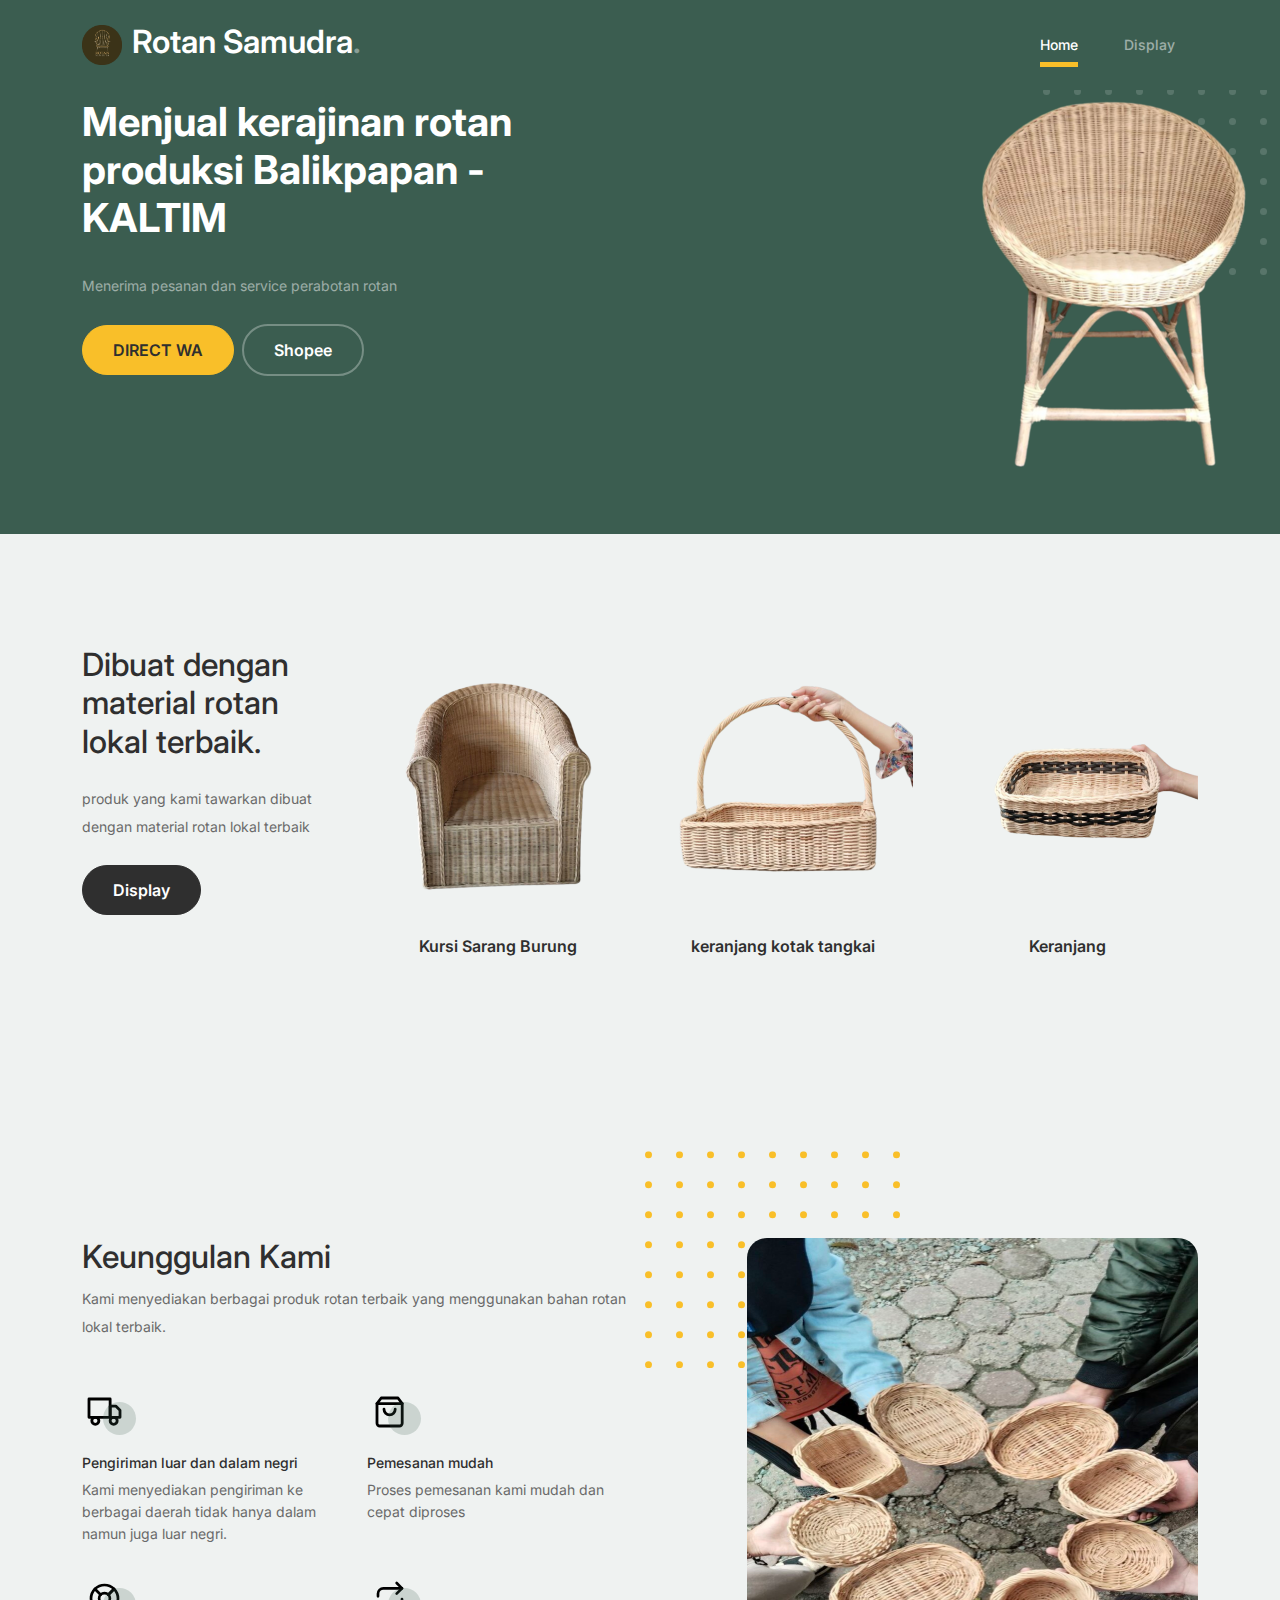
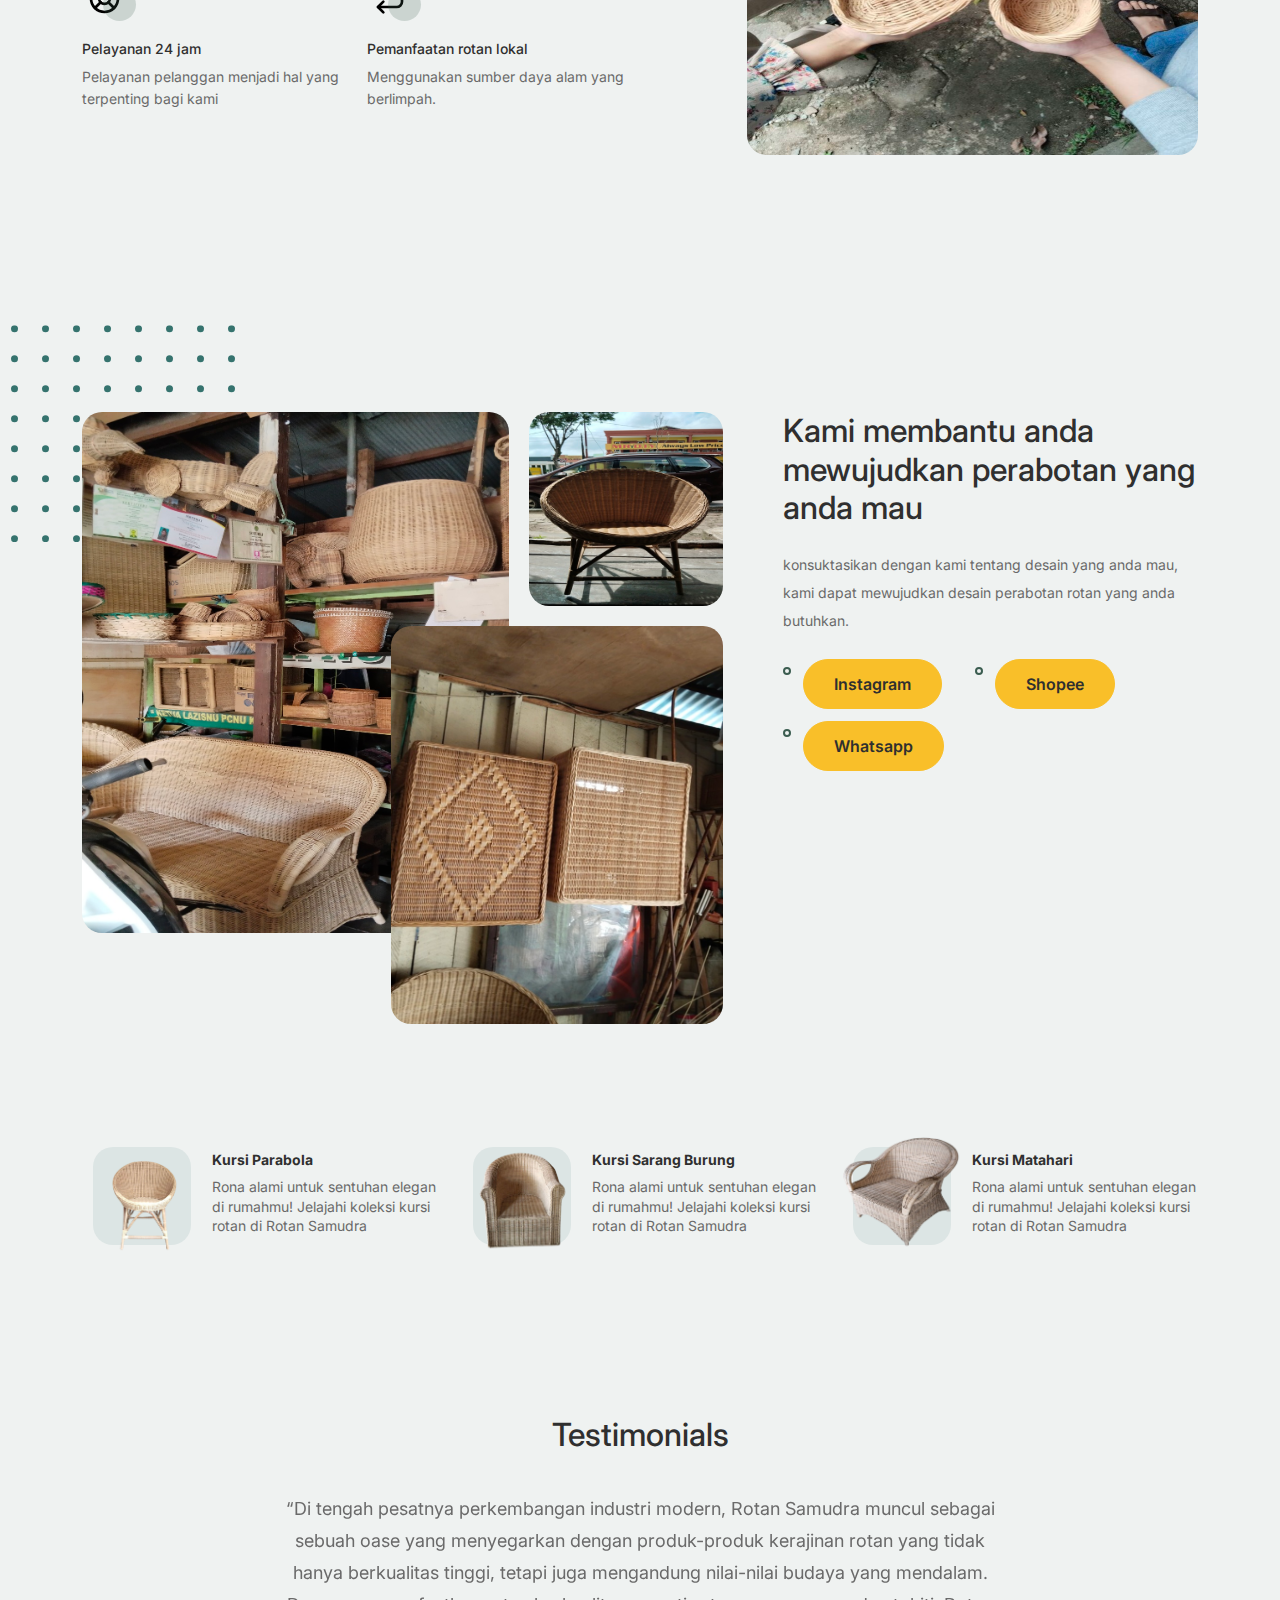
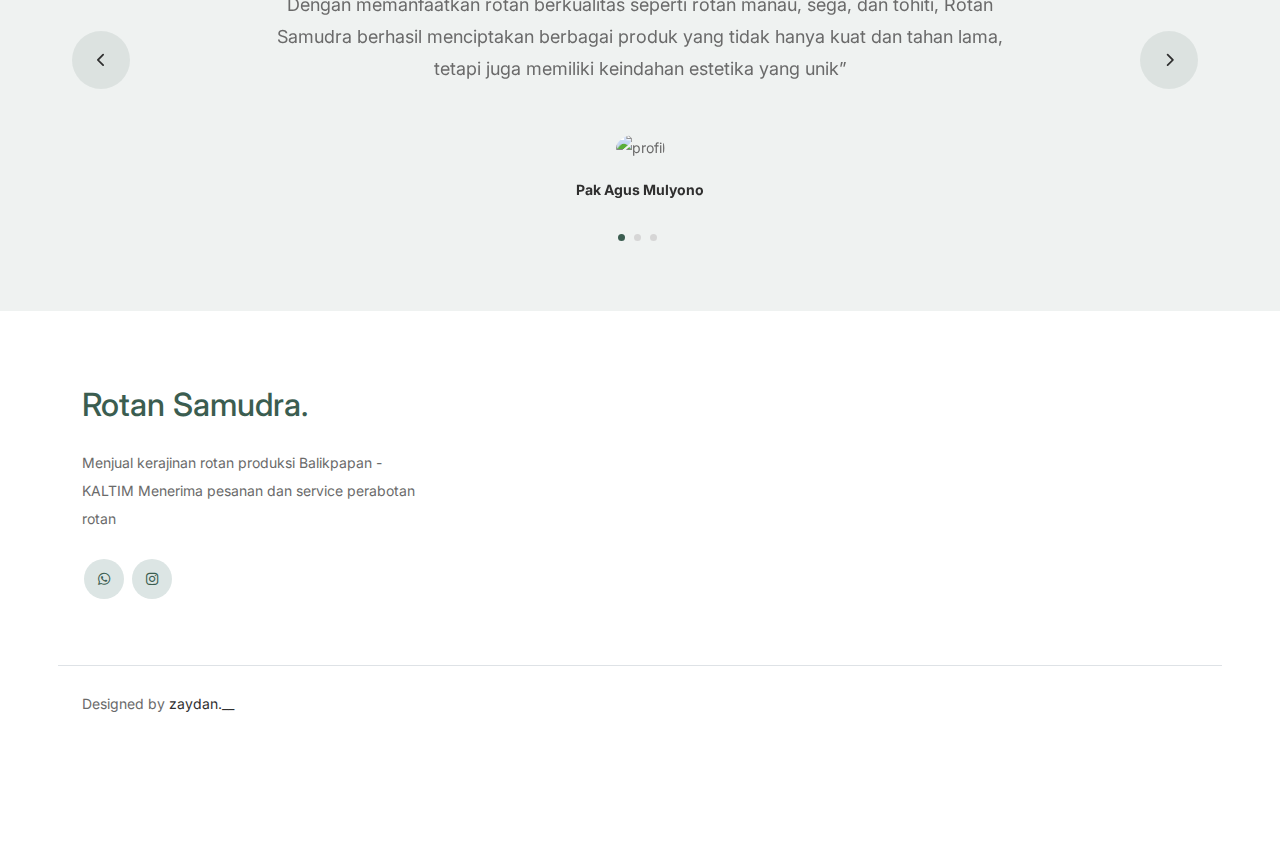
==== index.html @ ec5f5eda "first commit" ====
<!-- /*
* Bootstrap 5
* Template Name: Furni
* Template Author: Untree.co
* Template URI: https://untree.co/
* License: https://creativecommons.org/licenses/by/3.0/
*/ -->
<!doctype html>
<html lang="en">
<head>
  <meta charset="utf-8">
  <meta name="viewport" content="width=device-width, initial-scale=1, shrink-to-fit=no">
  <meta name="author" content="Untree.co">
  <link rel="shortcut icon" href="favicon.png">

  <meta name="description" content="" />
  <meta name="keywords" content="bootstrap, bootstrap4" />

		<!-- Bootstrap CSS -->
		<link href="css/bootstrap.min.css" rel="stylesheet">
		<link href="https://cdnjs.cloudflare.com/ajax/libs/font-awesome/6.0.0-beta3/css/all.min.css" rel="stylesheet">
		<link href="css/tiny-slider.css" rel="stylesheet">
		<link href="css/style.css" rel="stylesheet">
		<link href=' https://cdn-uicons.flaticon.com/uicons-regular-rounded/css/uicons-regular-rounded.css '  rel='stylesheet'> 
		<title>Rotan Samudra</title>
		<link rel="icon" href="images/logorotansamudra.png" type="image/icon type">
	</head>

	<body>

		<!-- Start Header/Navigation -->
		<nav class="custom-navbar navbar navbar navbar-expand-md navbar-dark bg-dark" arial-label="Furni navigation bar">

			<div class="container">
				<a class="navbar-brand" href="index.html"><img src="images/logorotansamudra.png" class="img-compile">Rotan Samudra<span>.</span></a>

				<button class="navbar-toggler" type="button" data-bs-toggle="collapse" data-bs-target="#navbarsFurni" aria-controls="navbarsFurni" aria-expanded="false" aria-label="Toggle navigation">
					<span class="navbar-toggler-icon"></span>
				</button>

				<div class="collapse navbar-collapse" id="navbarsFurni">
					<ul class="custom-navbar-nav navbar-nav ms-auto mb-2 mb-md-0">
						<li class="nav-item active">
							<a class="nav-link" href="index.html">Home</a>
						</li>
						<li><a class="nav-link" href="shop.html">Display</a></li>
						<!-- <li><a class="nav-link" href="about.html">About us</a></li>
						<li><a class="nav-link" href="services.html">Services</a></li>
						<li><a class="nav-link" href="blog.html">Blog</a></li>
						<li><a class="nav-link" href="contact.html">Contact us</a></li>
					</ul> -->

					<!-- <ul class="custom-navbar-cta navbar-nav mb-2 mb-md-0 ms-5">
						<li><a class="nav-link" href="#"><img src="images/user.svg"></a></li>
						<li><a class="nav-link" href="cart.html"><img src="images/cart.svg"></a></li>
					</ul> -->
				</div>
			</div>
				
		</nav>
		<!-- End Header/Navigation -->

		<!-- Start Hero Section -->
			<div class="hero">
				<div class="container">
					<div class="row justify-content-between">
						<div class="col-lg-5">
							<div class="intro-excerpt">
								<h1>Menjual kerajinan rotan produksi Balikpapan - KALTIM </span></h1>
								<p class="mb-4">Menerima pesanan dan service perabotan rotan</p>
								<p><a href="https://wa.link/joil4b" class="btn btn-secondary me-2">DIRECT WA</a><a href="https://shopee.co.id/d260200?uls_trackid=4vm1pmsk00b5&utm_content=4XZyng3MKTkLqHF6kUZFt6HzAViF" class="btn btn-white-outline">Shopee</a></p></p>
							</div>
						</div>
						<div class="col-lg-7">
							<div class="hero-img-wrap">
								<img src="images/foto3a.png" class="img-fluid">
							</div>
						</div>
					</div>
				</div>
			</div>
		<!-- End Hero Section -->

		<!-- Start Product Section -->
		<div class="product-section">
			<div class="container">
				<div class="row">

					<!-- Start Column 1 -->
					<div class="col-md-12 col-lg-3 mb-5 mb-lg-0">
						<h2 class="mb-4 section-title">Dibuat dengan material rotan lokal terbaik.</h2>
						<p class="mb-4">produk yang kami tawarkan dibuat dengan material rotan lokal terbaik  </p>
						<p><a href="shop.html" class="btn">Display</a></p>
					</div> 
					<!-- End Column 1 -->

					<!-- Start Column 2 -->
					<div class="col-12 col-md-4 col-lg-3 mb-5 mb-md-0">
						<a class="product-item" href="shop.html">
							<img src="images/foto5a.png" class="img-fluid product-thumbnail">
							<h3 class="product-title">Kursi Sarang Burung</h3>
							<!-- <strong class="product-price">Rp 500.000</strong> -->

							<!-- <span class="icon-cross">
								<img src="images/cross.svg" class="img-fluid">
							</span> -->
						</a>
					</div> 
					<!-- End Column 2 -->

					<!-- Start Column 3 -->
					<div class="col-12 col-md-4 col-lg-3 mb-5 mb-md-0">
						<a class="product-item" href="shop.html">
							<img src="images/foto4a.png" class="img-fluid product-thumbnail">
							<h3 class="product-title">keranjang kotak tangkai</h3>
							<!-- <strong class="product-price">Rp 50.000</strong> -->

							<!-- <span class="icon-cross">
								<img src="images/cross.svg" class="img-fluid">
							</span> -->
						</a>
					</div>
					<!-- End Column 3 -->

					<!-- Start Column 4 -->
					<div class="col-12 col-md-4 col-lg-3 mb-5 mb-md-0">
						<a class="product-item" href="shop.html">
							<img src="images/foto2a.png" class="img-fluid product-thumbnail">
							<h3 class="product-title">Keranjang</h3>
							<!-- <strong class="product-price">Rp 50.000</strong> -->

							<!-- <span class="icon-cross">
								<img src="images/cross.svg" class="img-fluid">
							</span> -->
						</a>
					</div>
					<!-- End Column 4 -->

				</div>
			</div>
		</div>
		<!-- End Product Section -->

		<!-- Start Why Choose Us Section -->
		<div class="why-choose-section">
			<div class="container">
				<div class="row justify-content-between">
					<div class="col-lg-6">
						<h2 class="section-title">Keunggulan Kami</h2>
						<p>Kami menyediakan berbagai produk rotan terbaik yang menggunakan bahan rotan lokal terbaik.</p>

						<div class="row my-5">
							<div class="col-6 col-md-6">
								<div class="feature">
									<div class="icon">
										<img src="images/truck.svg" alt="Image" class="imf-fluid">
									</div>
									<h3>Pengiriman luar dan dalam negri</h3>
									<p>Kami menyediakan pengiriman ke berbagai daerah tidak hanya dalam namun juga luar negri. </p>
								</div>
							</div>

							<div class="col-6 col-md-6">
								<div class="feature">
									<div class="icon">
										<img src="images/bag.svg" alt="Image" class="imf-fluid">
									</div>
									<h3>Pemesanan mudah</h3>
									<p>Proses pemesanan kami mudah dan cepat diproses</p>
								</div>
							</div>

							<div class="col-6 col-md-6">
								<div class="feature">
									<div class="icon">
										<img src="images/support.svg" alt="Image" class="imf-fluid">
									</div>
									<h3>Pelayanan 24 jam</h3>
									<p>Pelayanan pelanggan menjadi hal yang terpenting bagi kami</p>
								</div>
							</div>

							<div class="col-6 col-md-6">
								<div class="feature">
									<div class="icon">
										<img src="images/return.svg" alt="Image" class="imf-fluid">
									</div>
									<h3>Pemanfaatan rotan lokal</h3>
									<p>Menggunakan sumber daya alam yang berlimpah.</p>
								</div>
							</div>

						</div>
					</div>

					<div class="col-lg-5">
						<div class="img-wrap">
							<img src="images/tangan-rotan.jpg" alt="Image" class="img-fluid">
						</div>
					</div>

				</div>
			</div>
		</div>
		<!-- End Why Choose Us Section -->

		<!-- Start We Help Section -->
		<div class="we-help-section">
			<div class="container">
				<div class="row justify-content-between">
					<div class="col-lg-7 mb-5 mb-lg-0">
						<div class="imgs-grid">
							<div class="grid grid-1"><img src="images/asset2.jpg" alt="Untree.co"></div>
							<div class="grid grid-2"><img src="images/asset3.jpg" alt="Untree.co"></div>
							<div class="grid grid-3"><img src="images/asset1b.jpg" alt="Untree.co"></div>
						</div>
					</div>
					<div class="col-lg-5 ps-lg-5">
						<h2 class="section-title mb-4">Kami membantu anda mewujudkan perabotan yang anda mau</h2>
						<p>konsuktasikan dengan kami tentang desain yang anda mau, kami dapat mewujudkan desain perabotan rotan yang anda butuhkan.</p>

						<ul class="list-unstyled custom-list my-4">
							<li><a href= "https://www.instagram.com/rotansamudrabpn/" class="btn btn-secondary me-2">Instagram</a></li>
							<li><a href="https://shopee.co.id/d260200?uls_trackid=4vm1pmsk00b5&utm_content=4XZyng3MKTkLqHF6kUZFt6HzAViF"class="btn btn-secondary me-2">Shopee</a></li>
							<li><a href= "https://wa.link/joil4b" class="btn btn-secondary me-2">Whatsapp</a></li>
							<!-- <li>Donec vitae odio quis nisl dapibus malesuada</li> -->
						</ul>
						<!-- <p><a herf="#" class="btn">Explore</a></p> -->
					</div>
				</div>
			</div>
		</div>
		<!-- End We Help Section -->

		<!-- Start Popular Product -->
		<div class="popular-product">
			<div class="container">
				<div class="row">

					<div class="col-12 col-md-6 col-lg-4 mb-4 mb-lg-0">
						<div class="product-item-sm d-flex">
							<div class="thumbnail">
								<img src="images/foto3a.png" alt="Image" class="img-fluid">
							</div>
							<div class="pt-3">
								<h3> Kursi Parabola</h3>
								<p>Rona alami untuk sentuhan elegan di rumahmu! Jelajahi koleksi kursi rotan di Rotan Samudra</p>
								<!-- <p><a href="#">Read More</a></p> -->
							</div>
						</div>
					</div>

					<div class="col-12 col-md-6 col-lg-4 mb-4 mb-lg-0">
						<div class="product-item-sm d-flex">
							<div class="thumbnail">
								<img src="images/foto5a.png" alt="Image" class="img-fluid">
							</div>
							<div class="pt-3">
								<h3>Kursi Sarang Burung</h3>
								<p>Rona alami untuk sentuhan elegan di rumahmu! Jelajahi koleksi kursi rotan di Rotan Samudra</p>
								<!-- <p><a href="#">Read More</a></p> -->
							</div>
						</div>
					</div>

					<div class="col-12 col-md-6 col-lg-4 mb-4 mb-lg-0">
						<div class="product-item-sm d-flex">
							<div class="thumbnail">
								<img src="images/aseet5.png" alt="Image" class="img-fluid">
							</div>
							<div class="pt-3">
								<h3>Kursi Matahari</h3>
								<p>Rona alami untuk sentuhan elegan di rumahmu! Jelajahi koleksi kursi rotan di Rotan Samudra</p>
								<!-- <p><a href="#">Read More</a></p> -->
							</div>
						</div>
					</div>

				</div>
			</div>
		</div>
		<!-- End Popular Product -->

		<!-- Start Testimonial Slider -->
		<div class="testimonial-section">
			<div class="container">
				<div class="row">
					<div class="col-lg-7 mx-auto text-center">
						<h2 class="section-title">Testimonials</h2>
					</div>
				</div>

				<div class="row justify-content-center">
					<div class="col-lg-12">
						<div class="testimonial-slider-wrap text-center">

							<div id="testimonial-nav">
								<span class="prev" data-controls="prev"><span class="fa fa-chevron-left"></span></span>
								<span class="next" data-controls="next"><span class="fa fa-chevron-right"></span></span>
							</div>

							<div class="testimonial-slider">
								
								<div class="item">
									<div class="row justify-content-center">
										<div class="col-lg-8 mx-auto">

											<div class="testimonial-block text-center">
												<blockquote class="mb-5">
													<p>&ldquo;Di tengah pesatnya perkembangan industri modern, Rotan Samudra muncul sebagai sebuah oase yang menyegarkan dengan produk-produk kerajinan rotan yang tidak hanya berkualitas tinggi, tetapi juga mengandung nilai-nilai budaya yang mendalam. Dengan memanfaatkan rotan berkualitas seperti rotan manau, sega, dan tohiti, Rotan Samudra berhasil menciptakan berbagai produk yang tidak hanya kuat dan tahan lama, tetapi juga memiliki keindahan estetika yang unik&rdquo;</p>
												</blockquote>

												<div class="author-info">
													<div class="author-pic">
														<img src="https://divedigital.id/wp-content/uploads/2021/10/1-min.png" alt="profil" class="img-fluid">
													</div>
													<h3 class="font-weight-bold">Pak Agus Mulyono</h3>
													<!-- <span class="position d-block mb-3">CEO, Co-Founder, XYZ Inc.</span> -->
												</div>
											</div>

										</div>
									</div>
								</div> 
								<!-- END item -->

								<div class="item">
									<div class="row justify-content-center">
										<div class="col-lg-8 mx-auto">

											<div class="testimonial-block text-center">
												<blockquote class="mb-5">
													<p>&ldquo;Desain produk Rotan Samudra yang menarik dan fungsional menjadikan setiap item tidak hanya sebagai bagian dari dekorasi, tetapi juga sebagai pelengkap gaya hidup modern yang semakin mengutamakan keberlanjutan dan kelestarian lingkungan. Dari furniture yang nyaman hingga aksesoris fashion yang stylish, Rotan Samudra berhasil memadukan keindahan alami rotan dengan kebutuhan praktis sehari-hari&rdquo;</p>
												</blockquote>

												<div class="author-info">
													<div class="author-pic">
														<img src="https://divedigital.id/wp-content/uploads/2021/10/1-min.png" alt="profil" class="img-fluid">
													</div>
													<h3 class="font-weight-bold">Pak Anton</h3>
													<!-- <span class="position d-block mb-3">CEO, Co-Founder, XYZ Inc.</span> -->
												</div>
											</div>

										</div>
									</div>
								</div> 
								<!-- END item -->

								<div class="item">
									<div class="row justify-content-center">
										<div class="col-lg-8 mx-auto">

											<div class="testimonial-block text-center">
												<blockquote class="mb-5">
													<p>&ldquo;Sebagai bagian dari komunitas pengrajin di Kalimantan, Rotan Samudra tidak hanya berkontribusi pada perekonomian lokal, tetapi juga pada pelestarian hutan dan sumber daya alam. Penggunaan rotan sebagai bahan utama menunjukkan komitmen Rotan Samudra terhadap praktik berkelanjutan dan ramah lingkungan&rdquo;</p>
												</blockquote>

												<div class="author-info">
													<div class="author-pic">
														<img src="https://divedigital.id/wp-content/uploads/2021/10/1-min.png" alt="profil" class="img-fluid">
													</div>
													<h3 class="font-weight-bold">Bu Sri</h3>
													<!-- <span class="position d-block mb-3">CEO, Co-Founder, XYZ Inc.</span> -->
												</div>
											</div>

										</div>
									</div>
								</div> 
								<!-- END item -->

							</div>

						</div>
					</div>
				</div>
			</div>
		</div>
		<!-- End Testimonial Slider -->

		<!-- Start Blog Section
		<div class="blog-section">
			<div class="container">
				<div class="row mb-5">
					<div class="col-md-6">
						<h2 class="section-title">Recent Blog</h2>
					</div>
					<div class="col-md-6 text-start text-md-end">
						<a href="#" class="more">View All Posts</a>
					</div>
				</div>

				<div class="row">

					<div class="col-12 col-sm-6 col-md-4 mb-4 mb-md-0">
						<div class="post-entry">
							<a href="#" class="post-thumbnail"><img src="images/post-1.jpg" alt="Image" class="img-fluid"></a>
							<div class="post-content-entry">
								<h3><a href="#">First Time Home Owner Ideas</a></h3>
								<div class="meta">
									<span>by <a href="#">Kristin Watson</a></span> <span>on <a href="#">Dec 19, 2021</a></span>
								</div>
							</div>
						</div>
					</div>

					<div class="col-12 col-sm-6 col-md-4 mb-4 mb-md-0">
						<div class="post-entry">
							<a href="#" class="post-thumbnail"><img src="images/post-2.jpg" alt="Image" class="img-fluid"></a>
							<div class="post-content-entry">
								<h3><a href="#">How To Keep Your Furniture Clean</a></h3>
								<div class="meta">
									<span>by <a href="#">Robert Fox</a></span> <span>on <a href="#">Dec 15, 2021</a></span>
								</div>
							</div>
						</div>
					</div>

					<div class="col-12 col-sm-6 col-md-4 mb-4 mb-md-0">
						<div class="post-entry">
							<a href="#" class="post-thumbnail"><img src="images/post-3.jpg" alt="Image" class="img-fluid"></a>
							<div class="post-content-entry">
								<h3><a href="#">Small Space Furniture Apartment Ideas</a></h3>
								<div class="meta">
									<span>by <a href="#">Kristin Watson</a></span> <span>on <a href="#">Dec 12, 2021</a></span>
								</div>
							</div>
						</div>
					</div>

				</div>
			</div>
		</div> -->
		<!-- End Blog Section -->	

		<!-- Start Footer Section -->
		<footer class="footer-section">
			<div class="container relative">

				<!-- <div class="sofa-img">
					<img src="images/sofa.png" alt="Image" class="img-fluid">
				</div> -->

				<!-- <div class="row">
					<div class="col-lg-8">
						<div class="subscription-form">
							<h3 class="d-flex align-items-center"><span class="me-1"><img src="images/envelope-outline.svg" alt="Image" class="img-fluid"></span><span>Subscribe to Newsletter</span></h3>

							<form action="#" class="row g-3">
								<div class="col-auto">
									<input type="text" class="form-control" placeholder="Enter your name">
								</div>
								<div class="col-auto">
									<input type="email" class="form-control" placeholder="Enter your email">
								</div>
								<div class="col-auto">
									<button class="btn btn-primary">
										<span class="fa fa-paper-plane"></span>
									</button>
								</div>
							</form>

						</div>
					</div>
				</div> -->

				<div class="row g-5 mb-5">
					<div class="col-lg-4">
						<div class="mb-4 footer-logo-wrap"><a href="#" class="footer-logo">Rotan Samudra<span>.</span></a></div>
						<p class="mb-4">Menjual kerajinan rotan produksi Balikpapan - KALTIM Menerima pesanan dan service perabotan rotan</p>

						<ul class="list-unstyled custom-social">
							<li><a href="https://wa.link/joil4b"><span class="fa fa-brands fa-whatsapp"></span></a></li>
							<li><a href="https://www.instagram.com/rotansamudrabpn/"><span class="fa fa-brands fa-instagram"></span></a></li>
						</ul>
					</div>

					<!-- <div class="col-lg-8">
						<div class="row links-wrap">
							<div class="col-6 col-sm-6 col-md-3">
								<ul class="list-unstyled">
									<li><a href="#">About us</a></li>
									<li><a href="#">Services</a></li>
									<li><a href="#">Blog</a></li>
									<li><a href="#">Contact us</a></li>
								</ul>
							</div>

							<div class="col-6 col-sm-6 col-md-3">
								<ul class="list-unstyled">
									<li><a href="#">Support</a></li>
									<li><a href="#">Knowledge base</a></li>
									<li><a href="#">Live chat</a></li>
								</ul>
							</div>

							<div class="col-6 col-sm-6 col-md-3">
								<ul class="list-unstyled">
									<li><a href="#">Jobs</a></li>
									<li><a href="#">Our team</a></li>
									<li><a href="#">Leadership</a></li>
									<li><a href="#">Privacy Policy</a></li>
								</ul>
							</div>

							<div class="col-6 col-sm-6 col-md-3">
								<ul class="list-unstyled">
									<li><a href="#">Nordic Chair</a></li>
									<li><a href="#">Kruzo Aero</a></li>
									<li><a href="#">Ergonomic Chair</a></li>
								</ul>
							</div>
						</div>
					</div>

				</div> -->

				<div class="border-top copyright">
					<div class="row pt-4">
						<div class="col-lg-6">
							<p> Designed by <a href="https://www.instagram.com/zaydan.__/">zaydan.__</a> </p> <!-- License information: https://untree.co/license/ -->
            
						</div>

						<!-- <div class="col-lg-6 text-center text-lg-end">
							<ul class="list-unstyled d-inline-flex ms-auto">
								<li class="me-4"><a href="#">Terms &amp; Conditions</a></li>
								<li><a href="#">Privacy Policy</a></li>
							</ul>
						</div> -->

					</div>
				</div>

			</div>
		</footer>
		<!-- End Footer Section -->	


		<script src="js/bootstrap.bundle.min.js"></script>
		<script src="js/tiny-slider.js"></script>
		<script src="js/custom.js"></script>
	</body>

</html>
---- css/tiny-slider.css ----
.tns-outer{padding:0 !important}.tns-outer [hidden]{display:none !important}.tns-outer [aria-controls],.tns-outer [data-action]{cursor:pointer}.tns-slider{-webkit-transition:all 0s;-moz-transition:all 0s;transition:all 0s}.tns-slider>.tns-item{-webkit-box-sizing:border-box;-moz-box-sizing:border-box;box-sizing:border-box}.tns-horizontal.tns-subpixel{white-space:nowrap}.tns-horizontal.tns-subpixel>.tns-item{display:inline-block;vertical-align:top;white-space:normal}.tns-horizontal.tns-no-subpixel:after{content:'';display:table;clear:both}.tns-horizontal.tns-no-subpixel>.tns-item{float:left}.tns-horizontal.tns-carousel.tns-no-subpixel>.tns-item{margin-right:-100%}.tns-no-calc{position:relative;left:0}.tns-gallery{position:relative;left:0;min-height:1px}.tns-gallery>.tns-item{position:absolute;left:-100%;-webkit-transition:transform 0s, opacity 0s;-moz-transition:transform 0s, opacity 0s;transition:transform 0s, opacity 0s}.tns-gallery>.tns-slide-active{position:relative;left:auto !important}.tns-gallery>.tns-moving{-webkit-transition:all 0.25s;-moz-transition:all 0.25s;transition:all 0.25s}.tns-autowidth{display:inline-block}.tns-lazy-img{-webkit-transition:opacity 0.6s;-moz-transition:opacity 0.6s;transition:opacity 0.6s;opacity:0.6}.tns-lazy-img.tns-complete{opacity:1}.tns-ah{-webkit-transition:height 0s;-moz-transition:height 0s;transition:height 0s}.tns-ovh{overflow:hidden}.tns-visually-hidden{position:absolute;left:-10000em}.tns-transparent{opacity:0;visibility:hidden}.tns-fadeIn{opacity:1;filter:alpha(opacity=100);z-index:0}.tns-normal,.tns-fadeOut{opacity:0;filter:alpha(opacity=0);z-index:-1}.tns-vpfix{white-space:nowrap}.tns-vpfix>div,.tns-vpfix>li{display:inline-block}.tns-t-subp2{margin:0 auto;width:310px;position:relative;height:10px;overflow:hidden}.tns-t-ct{width:2333.3333333%;width:-webkit-calc(100% * 70 / 3);width:-moz-calc(100% * 70 / 3);width:calc(100% * 70 / 3);position:absolute;right:0}.tns-t-ct:after{content:'';display:table;clear:both}.tns-t-ct>div{width:1.4285714%;width:-webkit-calc(100% / 70);width:-moz-calc(100% / 70);width:calc(100% / 70);height:10px;float:left}

/*# sourceMappingURL=sourcemaps/tiny-slider.css.map */
---- css/style.css ----
/*
* Template Name: UntreeStore
* Template Author: Untree.co
* Author URI: https://untree.co/
* License: https://creativecommons.org/licenses/by/3.0/
*/
@import url("https://fonts.googleapis.com/css2?family=Inter:wght@400;500;600;700;800&display=swap");
body {
  overflow-x: hidden;
  position: relative; }

body {
  font-family: "Inter", sans-serif;
  font-weight: 400;
  line-height: 28px;
  color: #6a6a6a;
  font-size: 14px;
  background-color: #eff2f1; }

a {
  text-decoration: none;
  -webkit-transition: .3s all ease;
  -o-transition: .3s all ease;
  transition: .3s all ease;
  color: #2f2f2f;
  text-decoration: underline; }
  a:hover {
    color: #2f2f2f;
    text-decoration: none; }
  a.more {
    font-weight: 600; }

.custom-navbar {
  position: fixed;
  z-index: 1000;
  width: 100%;
  background: #3b5d50 !important;
  padding-top: 20px;
  padding-bottom: 20px; }
  .custom-navbar .navbar-brand {
    font-size: 32px;
    font-weight: 600; }
    .custom-navbar .navbar-brand > span {
      opacity: .4; }
  .custom-navbar .navbar-toggler {
    border-color: transparent; }
    .custom-navbar .navbar-toggler:active, .custom-navbar .navbar-toggler:focus {
      -webkit-box-shadow: none;
      box-shadow: none;
      outline: none; }
  @media (min-width: 992px) {
    .custom-navbar .custom-navbar-nav li {
      margin-left: 15px;
      margin-right: 15px; } }
  .custom-navbar .custom-navbar-nav li a {
    font-weight: 500;
    color: #ffffff !important;
    opacity: .5;
    -webkit-transition: .3s all ease;
    -o-transition: .3s all ease;
    transition: .3s all ease;
    position: relative; }
    @media (min-width: 768px) {
      .custom-navbar .custom-navbar-nav li a:before {
        content: "";
        position: absolute;
        bottom: 0;
        left: 8px;
        right: 8px;
        background: #f9bf29;
        height: 5px;
        opacity: 1;
        visibility: visible;
        width: 0;
        -webkit-transition: .15s all ease-out;
        -o-transition: .15s all ease-out;
        transition: .15s all ease-out; } }
    .custom-navbar .custom-navbar-nav li a:hover {
      opacity: 1; }
      .custom-navbar .custom-navbar-nav li a:hover:before {
        width: calc(100% - 16px); }
  .custom-navbar .custom-navbar-nav li.active a {
    opacity: 1; }
    .custom-navbar .custom-navbar-nav li.active a:before {
      width: calc(100% - 16px); }
  .custom-navbar .custom-navbar-cta {
    margin-left: 0 !important;
    -webkit-box-orient: horizontal;
    -webkit-box-direction: normal;
    -ms-flex-direction: row;
    flex-direction: row; }
    @media (min-width: 768px) {
      .custom-navbar .custom-navbar-cta {
        margin-left: 40px !important; } }
    .custom-navbar .custom-navbar-cta li {
      margin-left: 0px;
      margin-right: 0px; }
      .custom-navbar .custom-navbar-cta li:first-child {
        margin-right: 20px; }

.hero {
  background: #3b5d50;
  padding: calc(4rem - 30px) 0 0rem 0; }
  @media (min-width: 768px) {
    .hero {
      padding: calc(4rem - 30px) 0 4rem 0; } }
  @media (min-width: 992px) {
    .hero {
      padding: calc(8rem - 30px) 0 8rem 0; } }
  .hero .intro-excerpt {
    position: relative;
    z-index: 4; }
    @media (min-width: 992px) {
      .hero .intro-excerpt {
        max-width: 450px; } }
  .hero h1 {
    font-weight: 700;
    color: #ffffff;
    margin-bottom: 30px; }
    @media (min-width: 1400px) {
      .hero h1 {
        font-size: 54px; } }
  .hero p {
    color: rgba(255, 255, 255, 0.5);
    margin-bottom: 30px; }
  .hero .hero-img-wrap {
    position: relative; }
    .hero .hero-img-wrap img {
      position: relative;
      top: 0px;
      right: 0px;
      z-index: 2;
      max-width: 780px;
      left: -20px; }
      @media (min-width: 768px) {
        .hero .hero-img-wrap img {
          right: 0px;
          left: -100px; } }
      @media (min-width: 992px) {
        .hero .hero-img-wrap img {
          left: 0px;
          top: -80px;
          position: absolute;
          right: -50px; } }
      @media (min-width: 1200px) {
        .hero .hero-img-wrap img {
          left: 300px;
          top: -100px;
          right: -100px; } }
    .hero .hero-img-wrap:after {
      content: "";
      position: absolute;
      width: 255px;
      height: 217px;
      background-image: url("../images/dots-light.svg");
      background-size: contain;
      background-repeat: no-repeat;
      right: -100px;
      top: -0px; }
      @media (min-width: 1200px) {
        .hero .hero-img-wrap:after {
          top: -40px; } }

.btn {
  font-weight: 600;
  padding: 12px 30px;
  border-radius: 30px;
  color: #ffffff;
  background: #2f2f2f;
  border-color: #2f2f2f; }
  .btn:hover {
    color: #ffffff;
    background: #222222;
    border-color: #222222; }
  .btn:active, .btn:focus {
    outline: none !important;
    -webkit-box-shadow: none;
    box-shadow: none; }
  .btn.btn-primary {
    background: #3b5d50;
    border-color: #3b5d50; }
    .btn.btn-primary:hover {
      background: #314d43;
      border-color: #314d43; }
  .btn.btn-secondary {
    color: #2f2f2f;
    background: #f9bf29;
    border-color: #f9bf29; }
    .btn.btn-secondary:hover {
      background: #f8b810;
      border-color: #f8b810; }
  .btn.btn-white-outline {
    background: transparent;
    border-width: 2px;
    border-color: rgba(255, 255, 255, 0.3); }
    .btn.btn-white-outline:hover {
      border-color: white;
      color: #ffffff; }

.section-title {
  color: #2f2f2f; }

.product-section {
  padding: 7rem 0; }
  .product-section .product-item {
    text-align: center;
    text-decoration: none;
    display: block;
    position: relative;
    padding-bottom: 50px;
    cursor: pointer; }
    .product-section .product-item .product-thumbnail {
      margin-bottom: 30px;
      position: relative;
      top: 0;
      -webkit-transition: .3s all ease;
      -o-transition: .3s all ease;
      transition: .3s all ease; }
    .product-section .product-item h3 {
      font-weight: 600;
      font-size: 16px; }
    .product-section .product-item strong {
      font-weight: 800 !important;
      font-size: 18px !important; }
    .product-section .product-item h3, .product-section .product-item strong {
      color: #2f2f2f;
      text-decoration: none; }
    .product-section .product-item .icon-cross {
      position: absolute;
      width: 35px;
      height: 35px;
      display: inline-block;
      background: #2f2f2f;
      bottom: 15px;
      left: 50%;
      -webkit-transform: translateX(-50%);
      -ms-transform: translateX(-50%);
      transform: translateX(-50%);
      margin-bottom: -17.5px;
      border-radius: 50%;
      opacity: 0;
      visibility: hidden;
      -webkit-transition: .3s all ease;
      -o-transition: .3s all ease;
      transition: .3s all ease; }
      .product-section .product-item .icon-cross img {
        position: absolute;
        left: 50%;
        top: 50%;
        -webkit-transform: translate(-50%, -50%);
        -ms-transform: translate(-50%, -50%);
        transform: translate(-50%, -50%); }
    .product-section .product-item:before {
      bottom: 0;
      left: 0;
      right: 0;
      position: absolute;
      content: "";
      background: #dce5e4;
      height: 0%;
      z-index: -1;
      border-radius: 10px;
      -webkit-transition: .3s all ease;
      -o-transition: .3s all ease;
      transition: .3s all ease; }
    .product-section .product-item:hover .product-thumbnail {
      top: -25px; }
    .product-section .product-item:hover .icon-cross {
      bottom: 0;
      opacity: 1;
      visibility: visible; }
    .product-section .product-item:hover:before {
      height: 70%; }

.why-choose-section {
  padding: 7rem 0; }
  .why-choose-section .img-wrap {
    position: relative; }
    .why-choose-section .img-wrap:before {
      position: absolute;
      content: "";
      width: 255px;
      height: 217px;
      background-image: url("../images/dots-yellow.svg");
      background-repeat: no-repeat;
      background-size: contain;
      -webkit-transform: translate(-40%, -40%);
      -ms-transform: translate(-40%, -40%);
      transform: translate(-40%, -40%);
      z-index: -1; }
    .why-choose-section .img-wrap img {
      border-radius: 20px; }

.feature {
  margin-bottom: 30px; }
  .feature .icon {
    display: inline-block;
    position: relative;
    margin-bottom: 20px; }
    .feature .icon:before {
      content: "";
      width: 33px;
      height: 33px;
      position: absolute;
      background: rgba(59, 93, 80, 0.2);
      border-radius: 50%;
      right: -8px;
      bottom: 0; }
  .feature h3 {
    font-size: 14px;
    color: #2f2f2f; }
  .feature p {
    font-size: 14px;
    line-height: 22px;
    color: #6a6a6a; }

.we-help-section {
  padding: 7rem 0; }
  .we-help-section .imgs-grid {
    display: -ms-grid;
    display: grid;
    -ms-grid-columns: (1fr)[];
    grid-template-columns: repeat(27, 1fr);
    position: relative; }

    .we-help-section .imgs-grid:before {
      position: absolute;
      content: "";
      width: 255px;
      height: 217px;
      background-image: url("../images/dots-green.svg");
      background-size: contain;
      background-repeat: no-repeat;
      -webkit-transform: translate(-40%, -40%);
      -ms-transform: translate(-40%, -40%);
      transform: translate(-40%, -40%);
      z-index: -1; }
    .we-help-section .imgs-grid .grid {
      position: relative; }
      .we-help-section .imgs-grid .grid img {
        border-radius: 20px;
        max-width: 100%; }
      .we-help-section .imgs-grid .grid.grid-1 {
        -ms-grid-column: 1;
        -ms-grid-column-span: 18;
        grid-column: 1 / span 18;
        -ms-grid-row: 1;
        -ms-grid-row-span: 27;
        grid-row: 1 / span 27; }
      .we-help-section .imgs-grid .grid.grid-2 {
        -ms-grid-column: 19;
        -ms-grid-column-span: 27;
        grid-column: 19 / span 27;
        -ms-grid-row: 1;
        -ms-grid-row-span: 5;
        grid-row: 1 / span 5;
        padding-left: 20px; }
      .we-help-section .imgs-grid .grid.grid-3 {
        -ms-grid-column: 14;
        -ms-grid-column-span: 16;
        grid-column: 14 / span 16;
        -ms-grid-row: 6;
        -ms-grid-row-span: 27;
        grid-row: 6 / span 27;
        padding-top: 20px; }

.custom-list {
  width: 100%; }
  .custom-list li {
    display: inline-block;
    width: calc(50% - 20px);
    margin-bottom: 12px;
    line-height: 1.5;
    position: relative;
    padding-left: 20px; }
    .custom-list li:before {
      content: "";
      width: 8px;
      height: 8px;
      border-radius: 50%;
      border: 2px solid #3b5d50;
      position: absolute;
      left: 0;
      top: 8px; }

.popular-product {
  padding: 0 0 7rem 0; }
  .popular-product .product-item-sm h3 {
    font-size: 14px;
    font-weight: 700;
    color: #2f2f2f; }
  .popular-product .product-item-sm a {
    text-decoration: none;
    color: #2f2f2f;
    -webkit-transition: .3s all ease;
    -o-transition: .3s all ease;
    transition: .3s all ease; }
    .popular-product .product-item-sm a:hover {
      color: rgba(47, 47, 47, 0.5); }
  .popular-product .product-item-sm p {
    line-height: 1.4;
    margin-bottom: 10px;
    font-size: 14px; }
  .popular-product .product-item-sm .thumbnail {
    margin-right: 10px;
    -webkit-box-flex: 0;
    -ms-flex: 0 0 120px;
    flex: 0 0 120px;
    position: relative; }
    .popular-product .product-item-sm .thumbnail:before {
      content: "";
      position: absolute;
      border-radius: 20px;
      background: #dce5e4;
      width: 98px;
      height: 98px;
      top: 50%;
      left: 50%;
      -webkit-transform: translate(-50%, -50%);
      -ms-transform: translate(-50%, -50%);
      transform: translate(-50%, -50%);
      z-index: -1; }

.testimonial-section {
  padding: 3rem 0 7rem 0; }

.testimonial-slider-wrap {
  position: relative; }
  .testimonial-slider-wrap .tns-inner {
    padding-top: 30px; }
  .testimonial-slider-wrap .item .testimonial-block blockquote {
    font-size: 16px; }
    @media (min-width: 768px) {
      .testimonial-slider-wrap .item .testimonial-block blockquote {
        line-height: 32px;
        font-size: 18px; } }
  .testimonial-slider-wrap .item .testimonial-block .author-info .author-pic {
    margin-bottom: 20px; }
    .testimonial-slider-wrap .item .testimonial-block .author-info .author-pic img {
      max-width: 80px;
      border-radius: 50%; }
  .testimonial-slider-wrap .item .testimonial-block .author-info h3 {
    font-size: 14px;
    font-weight: 700;
    color: #2f2f2f;
    margin-bottom: 0; }
  .testimonial-slider-wrap #testimonial-nav {
    position: absolute;
    top: 50%;
    z-index: 99;
    width: 100%;
    display: none; }
    @media (min-width: 768px) {
      .testimonial-slider-wrap #testimonial-nav {
        display: block; } }
    .testimonial-slider-wrap #testimonial-nav > span {
      cursor: pointer;
      position: absolute;
      width: 58px;
      height: 58px;
      line-height: 58px;
      border-radius: 50%;
      background: rgba(59, 93, 80, 0.1);
      color: #2f2f2f;
      -webkit-transition: .3s all ease;
      -o-transition: .3s all ease;
      transition: .3s all ease; }
      .testimonial-slider-wrap #testimonial-nav > span:hover {
        background: #3b5d50;
        color: #ffffff; }
    .testimonial-slider-wrap #testimonial-nav .prev {
      left: -10px; }
    .testimonial-slider-wrap #testimonial-nav .next {
      right: 0; }
  .testimonial-slider-wrap .tns-nav {
    position: absolute;
    bottom: -50px;
    left: 50%;
    -webkit-transform: translateX(-50%);
    -ms-transform: translateX(-50%);
    transform: translateX(-50%); }
    .testimonial-slider-wrap .tns-nav button {
      background: none;
      border: none;
      display: inline-block;
      position: relative;
      width: 0 !important;
      height: 7px !important;
      margin: 2px; }
      .testimonial-slider-wrap .tns-nav button:active, .testimonial-slider-wrap .tns-nav button:focus, .testimonial-slider-wrap .tns-nav button:hover {
        outline: none;
        -webkit-box-shadow: none;
        box-shadow: none;
        background: none; }
      .testimonial-slider-wrap .tns-nav button:before {
        display: block;
        width: 7px;
        height: 7px;
        left: 0;
        top: 0;
        position: absolute;
        content: "";
        border-radius: 50%;
        -webkit-transition: .3s all ease;
        -o-transition: .3s all ease;
        transition: .3s all ease;
        background-color: #d6d6d6; }
      .testimonial-slider-wrap .tns-nav button:hover:before, .testimonial-slider-wrap .tns-nav button.tns-nav-active:before {
        background-color: #3b5d50; }

.before-footer-section {
  padding: 7rem 0 12rem 0 !important; }

.blog-section {
  padding: 7rem 0 12rem 0; }
  .blog-section .post-entry a {
    text-decoration: none; }
  .blog-section .post-entry .post-thumbnail {
    display: block;
    margin-bottom: 20px; }
    .blog-section .post-entry .post-thumbnail img {
      border-radius: 20px;
      -webkit-transition: .3s all ease;
      -o-transition: .3s all ease;
      transition: .3s all ease; }
  .blog-section .post-entry .post-content-entry {
    padding-left: 15px;
    padding-right: 15px; }
    .blog-section .post-entry .post-content-entry h3 {
      font-size: 16px;
      margin-bottom: 0;
      font-weight: 600;
      margin-bottom: 7px; }
    .blog-section .post-entry .post-content-entry .meta {
      font-size: 14px; }
      .blog-section .post-entry .post-content-entry .meta a {
        font-weight: 600; }
  .blog-section .post-entry:hover .post-thumbnail img, .blog-section .post-entry:focus .post-thumbnail img {
    opacity: .7; }

.footer-section {
  padding: 80px 0;
  background: #ffffff; }
  .footer-section .relative {
    position: relative; }
  .footer-section a {
    text-decoration: none;
    color: #2f2f2f;
    -webkit-transition: .3s all ease;
    -o-transition: .3s all ease;
    transition: .3s all ease; }
    .footer-section a:hover {
      color: rgba(47, 47, 47, 0.5); }
  .footer-section .subscription-form {
    margin-bottom: 40px;
    position: relative;
    z-index: 2;
    margin-top: 100px; }
    @media (min-width: 992px) {
      .footer-section .subscription-form {
        margin-top: 0px;
        margin-bottom: 80px; } }
    .footer-section .subscription-form h3 {
      font-size: 18px;
      font-weight: 500;
      color: #3b5d50; }
    .footer-section .subscription-form .form-control {
      height: 50px;
      border-radius: 10px;
      font-family: "Inter", sans-serif; }
      .footer-section .subscription-form .form-control:active, .footer-section .subscription-form .form-control:focus {
        outline: none;
        -webkit-box-shadow: none;
        box-shadow: none;
        border-color: #3b5d50;
        -webkit-box-shadow: 0 1px 4px 0 rgba(0, 0, 0, 0.2);
        box-shadow: 0 1px 4px 0 rgba(0, 0, 0, 0.2); }
      .footer-section .subscription-form .form-control::-webkit-input-placeholder {
        font-size: 14px; }
      .footer-section .subscription-form .form-control::-moz-placeholder {
        font-size: 14px; }
      .footer-section .subscription-form .form-control:-ms-input-placeholder {
        font-size: 14px; }
      .footer-section .subscription-form .form-control:-moz-placeholder {
        font-size: 14px; }
    .footer-section .subscription-form .btn {
      border-radius: 10px !important; }
  .footer-section .sofa-img {
    position: absolute;
    top: -200px;
    z-index: 1;
    right: 0; }
    .footer-section .sofa-img img {
      max-width: 380px; }
  .footer-section .links-wrap {
    margin-top: 0px; }
    @media (min-width: 992px) {
      .footer-section .links-wrap {
        margin-top: 54px; } }
    .footer-section .links-wrap ul li {
      margin-bottom: 10px; }
  .footer-section .footer-logo-wrap .footer-logo {
    font-size: 32px;
    font-weight: 500;
    text-decoration: none;
    color: #3b5d50; }
  .footer-section .custom-social li {
    margin: 2px;
    display: inline-block; }
    .footer-section .custom-social li a {
      width: 40px;
      height: 40px;
      text-align: center;
      line-height: 40px;
      display: inline-block;
      background: #dce5e4;
      color: #3b5d50;
      border-radius: 50%; }
      .footer-section .custom-social li a:hover {
        background: #3b5d50;
        color: #ffffff; }
  .footer-section .border-top {
    border-color: #dce5e4; }
    .footer-section .border-top.copyright {
      font-size: 14px !important; }

.untree_co-section {
  padding: 7rem 0; }

.form-control {
  height: 50px;
  border-radius: 10px;
  font-family: "Inter", sans-serif; }
  .form-control:active, .form-control:focus {
    outline: none;
    -webkit-box-shadow: none;
    box-shadow: none;
    border-color: #3b5d50;
    -webkit-box-shadow: 0 1px 4px 0 rgba(0, 0, 0, 0.2);
    box-shadow: 0 1px 4px 0 rgba(0, 0, 0, 0.2); }
  .form-control::-webkit-input-placeholder {
    font-size: 14px; }
  .form-control::-moz-placeholder {
    font-size: 14px; }
  .form-control:-ms-input-placeholder {
    font-size: 14px; }
  .form-control:-moz-placeholder {
    font-size: 14px; }

.service {
  line-height: 1.5; }
  .service .service-icon {
    border-radius: 10px;
    -webkit-box-flex: 0;
    -ms-flex: 0 0 50px;
    flex: 0 0 50px;
    height: 50px;
    line-height: 50px;
    text-align: center;
    background: #3b5d50;
    margin-right: 20px;
    color: #ffffff; }

textarea {
  height: auto !important; }

.site-blocks-table {
  overflow: auto; }
  .site-blocks-table .product-thumbnail {
    width: 200px; }
  .site-blocks-table .btn {
    padding: 2px 10px; }
  .site-blocks-table thead th {
    padding: 30px;
    text-align: center;
    border-width: 0px !important;
    vertical-align: middle;
    color: rgba(0, 0, 0, 0.8);
    font-size: 18px; }
  .site-blocks-table td {
    padding: 20px;
    text-align: center;
    vertical-align: middle;
    color: rgba(0, 0, 0, 0.8); }
  .site-blocks-table tbody tr:first-child td {
    border-top: 1px solid #3b5d50 !important; }
  .site-blocks-table .btn {
    background: none !important;
    color: #000000;
    border: none;
    height: auto !important; }

.site-block-order-table th {
  border-top: none !important;
  border-bottom-width: 1px !important; }

.site-block-order-table td, .site-block-order-table th {
  color: #000000; }

.couponcode-wrap input {
  border-radius: 10px !important; }

.text-primary {
  color: #3b5d50 !important; }

.thankyou-icon {
  position: relative;
  color: #3b5d50; }
  .thankyou-icon:before {
    position: absolute;
    content: "";
    width: 50px;
    height: 50px;
    border-radius: 50%;
    background: rgba(59, 93, 80, 0.2); }

    .img-compile{
      width: 40px;
      height: 40px;
      margin-right: 10px;
    }
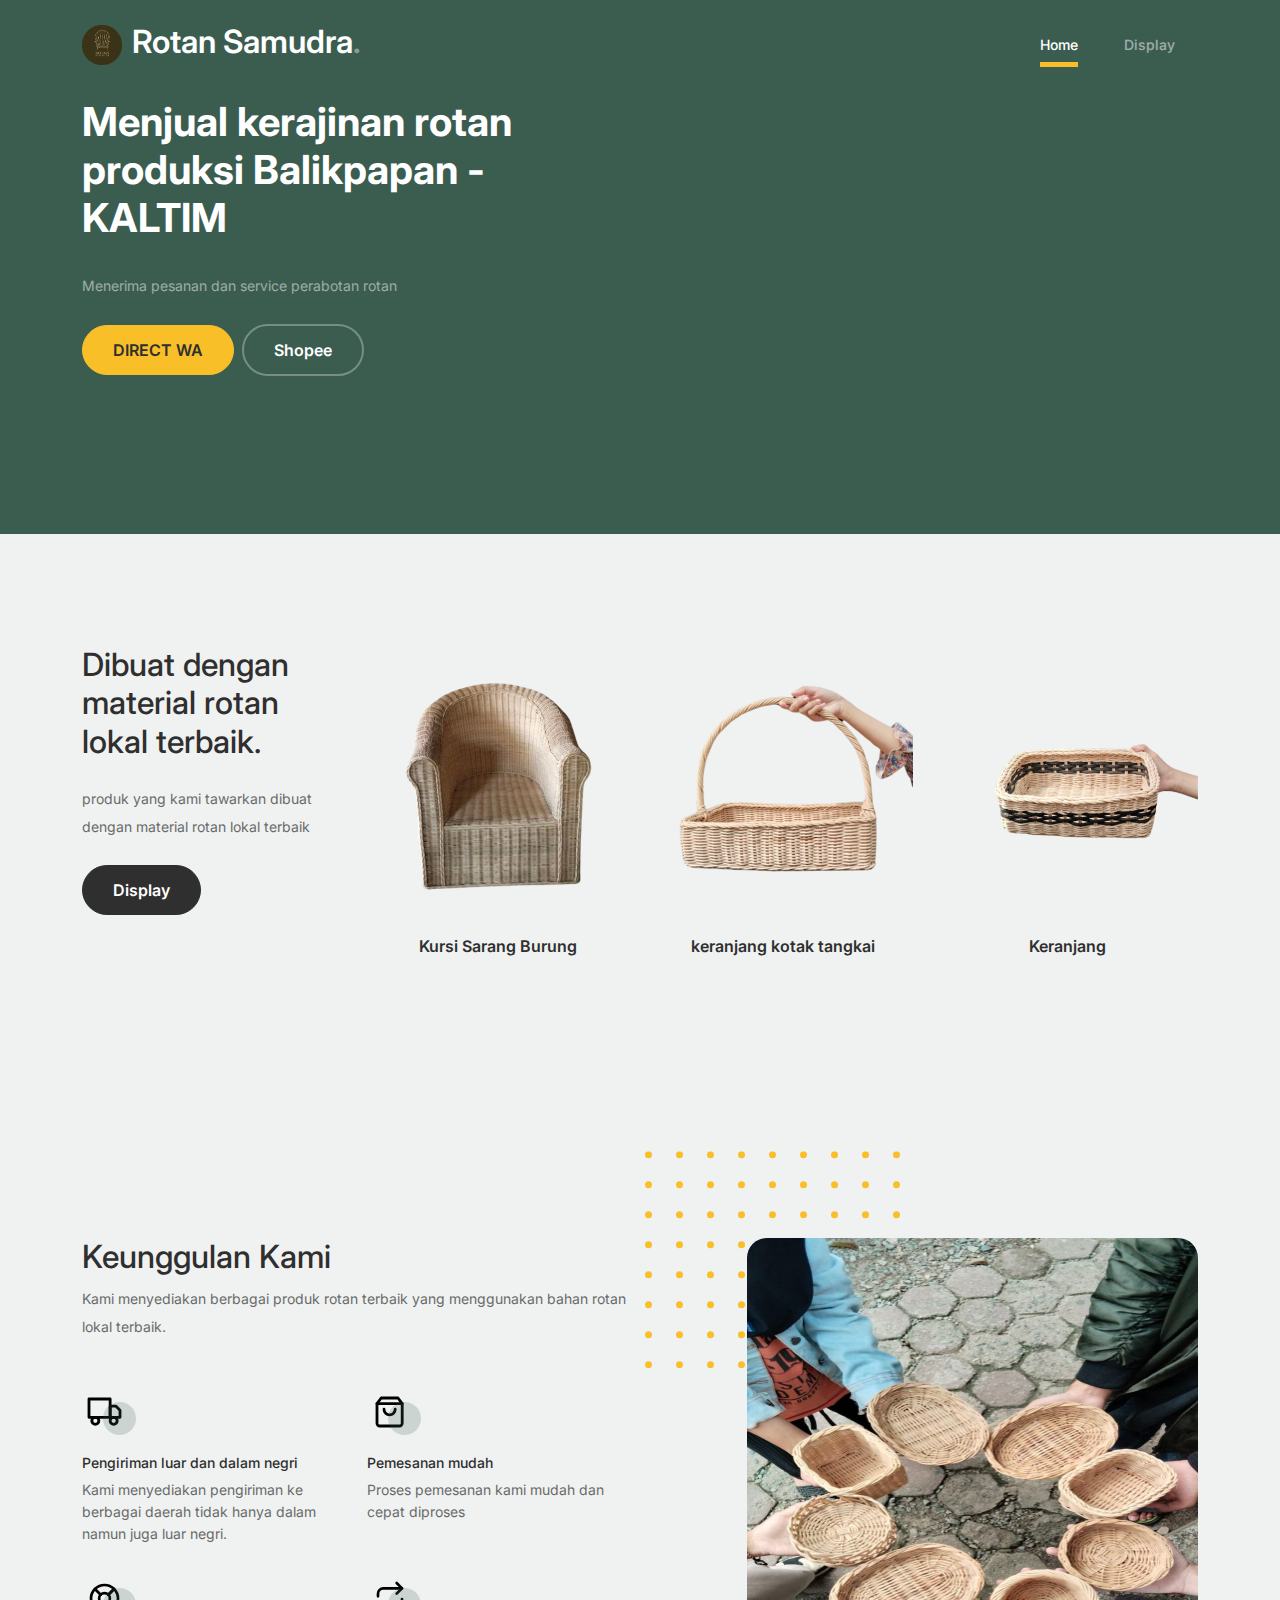
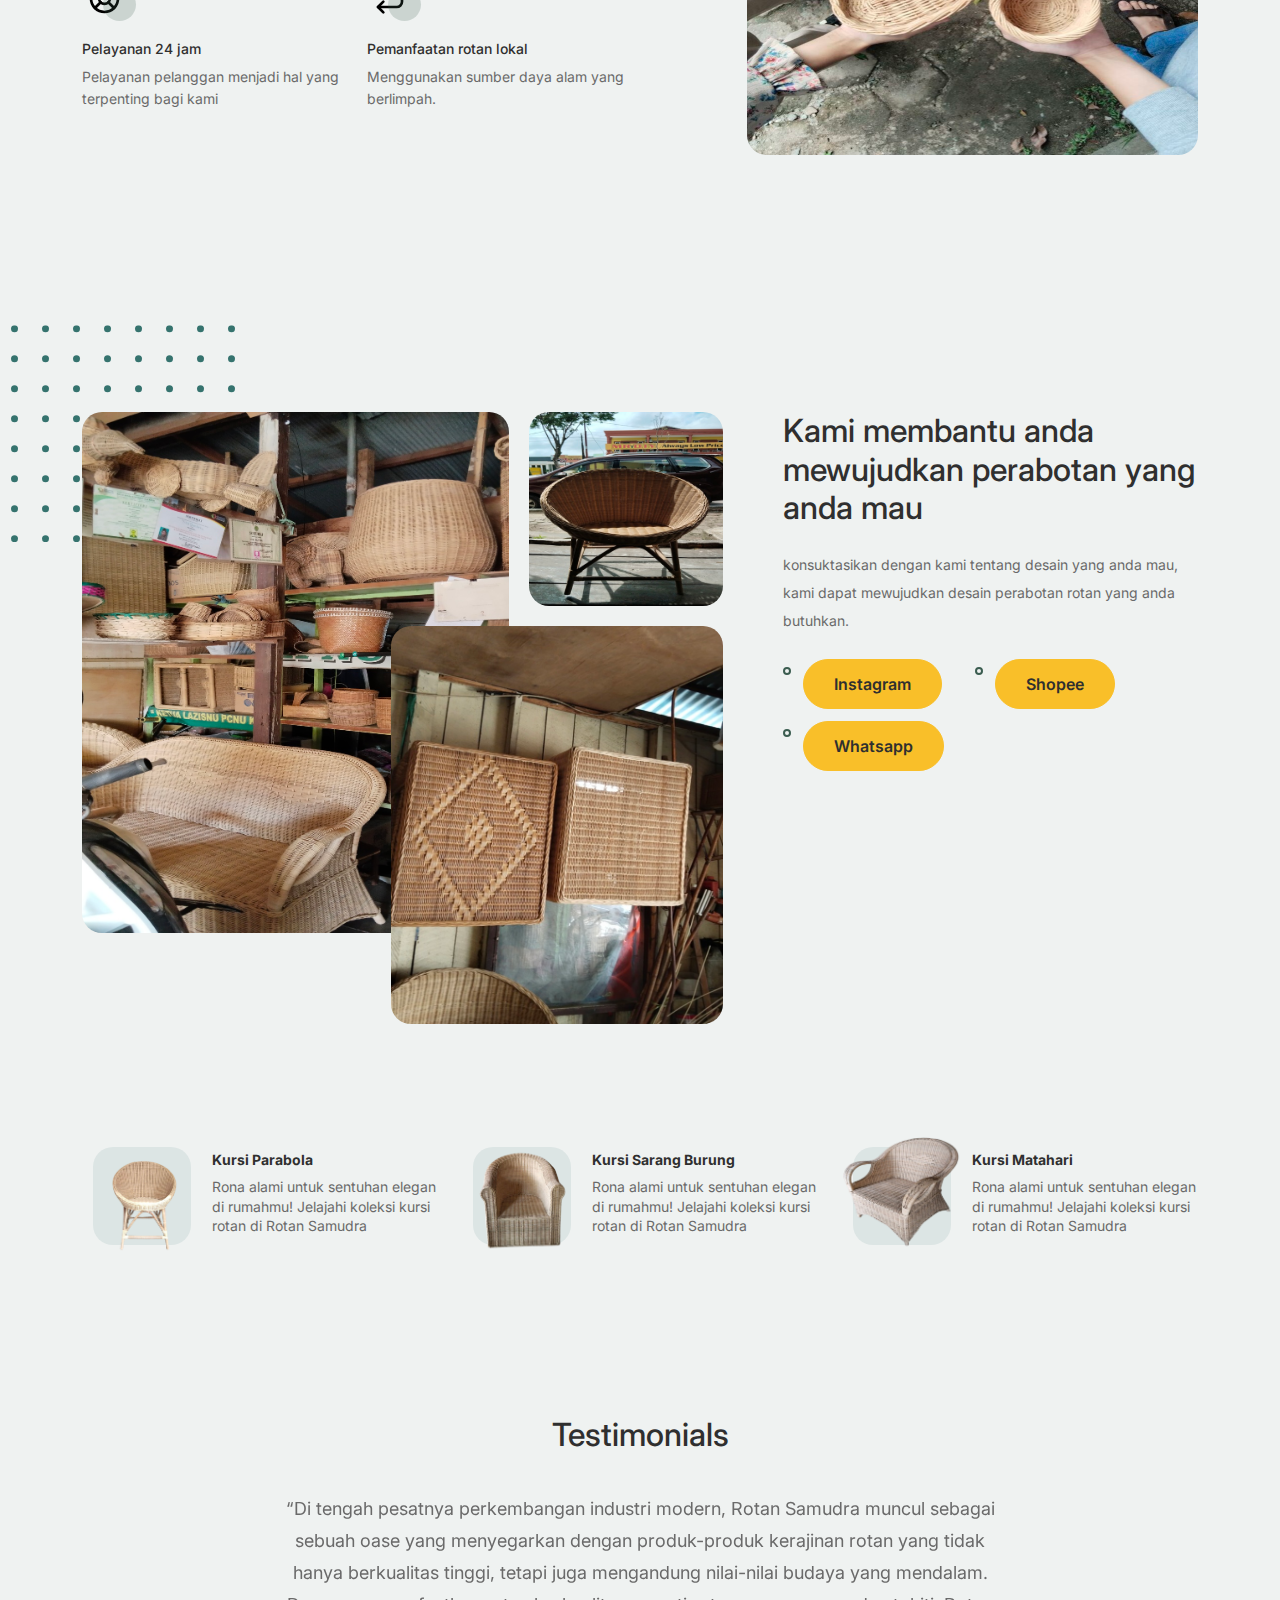
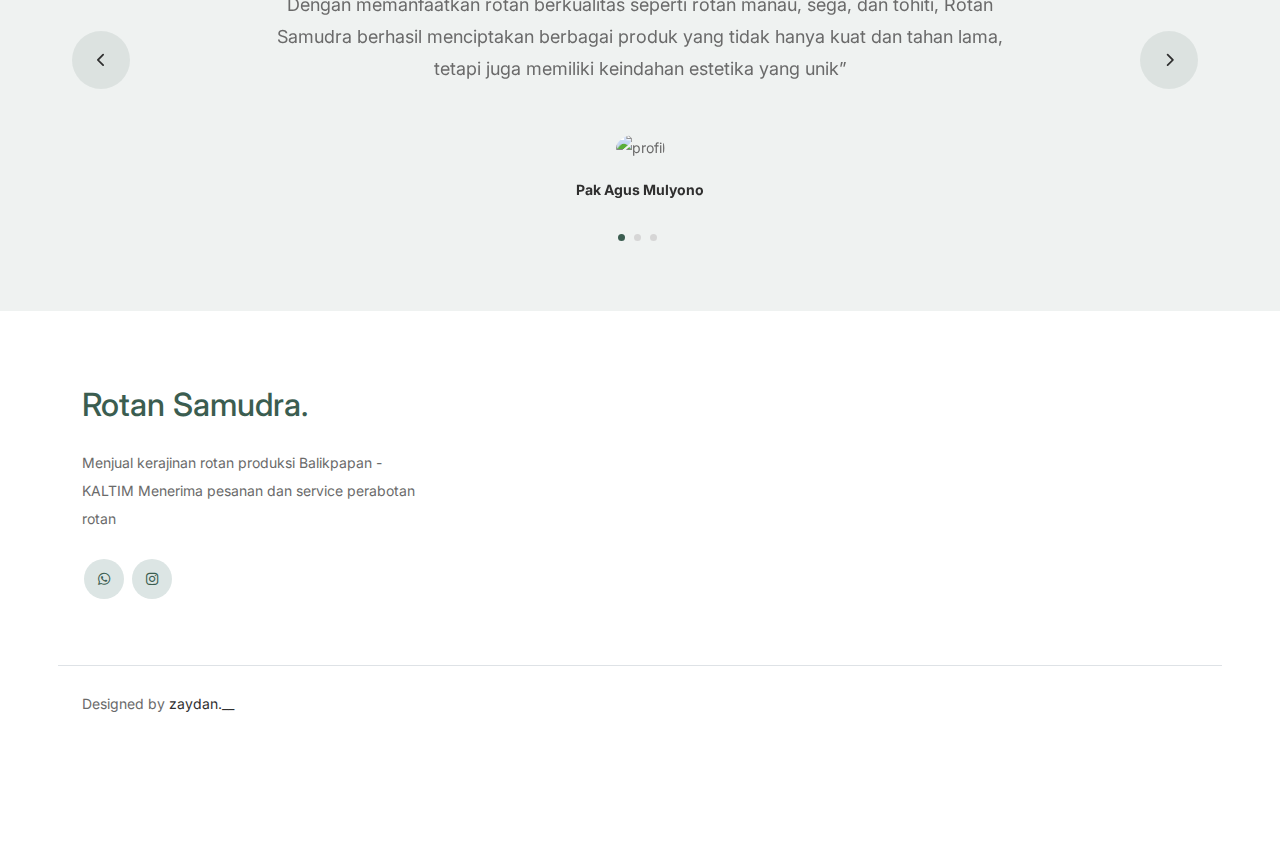
==== commit 07ea6796: "delete hero image" ====
--- a/index.html
+++ b/index.html
@@ -72,9 +72,9 @@
 							</div>
 						</div>
 						<div class="col-lg-7">
-							<div class="hero-img-wrap">
+							<!-- <div class="hero-img-wrap">
 								<img src="images/foto3a.png" class="img-fluid">
-							</div>
+							</div> -->
 						</div>
 					</div>
 				</div>
--- a/css/style.css
+++ b/css/style.css
@@ -7,7 +7,8 @@
 @import url("https://fonts.googleapis.com/css2?family=Inter:wght@400;500;600;700;800&display=swap");
 body {
   overflow-x: hidden;
-  position: relative; }
+  position: relative;
+}
 
 body {
   font-family: "Inter", sans-serif;
@@ -15,20 +16,24 @@
   line-height: 28px;
   color: #6a6a6a;
   font-size: 14px;
-  background-color: #eff2f1; }
+  background-color: #eff2f1;
+}
 
 a {
   text-decoration: none;
-  -webkit-transition: .3s all ease;
-  -o-transition: .3s all ease;
-  transition: .3s all ease;
-  color: #2f2f2f;
-  text-decoration: underline; }
-  a:hover {
-    color: #2f2f2f;
-    text-decoration: none; }
-  a.more {
-    font-weight: 600; }
+  -webkit-transition: 0.3s all ease;
+  -o-transition: 0.3s all ease;
+  transition: 0.3s all ease;
+  color: #2f2f2f;
+  text-decoration: underline;
+}
+a:hover {
+  color: #2f2f2f;
+  text-decoration: none;
+}
+a.more {
+  font-weight: 600;
+}
 
 .custom-navbar {
   position: fixed;
@@ -36,130 +41,174 @@
   width: 100%;
   background: #3b5d50 !important;
   padding-top: 20px;
-  padding-bottom: 20px; }
-  .custom-navbar .navbar-brand {
-    font-size: 32px;
-    font-weight: 600; }
-    .custom-navbar .navbar-brand > span {
-      opacity: .4; }
-  .custom-navbar .navbar-toggler {
-    border-color: transparent; }
-    .custom-navbar .navbar-toggler:active, .custom-navbar .navbar-toggler:focus {
-      -webkit-box-shadow: none;
-      box-shadow: none;
-      outline: none; }
-  @media (min-width: 992px) {
-    .custom-navbar .custom-navbar-nav li {
-      margin-left: 15px;
-      margin-right: 15px; } }
-  .custom-navbar .custom-navbar-nav li a {
-    font-weight: 500;
-    color: #ffffff !important;
-    opacity: .5;
-    -webkit-transition: .3s all ease;
-    -o-transition: .3s all ease;
-    transition: .3s all ease;
-    position: relative; }
-    @media (min-width: 768px) {
-      .custom-navbar .custom-navbar-nav li a:before {
-        content: "";
-        position: absolute;
-        bottom: 0;
-        left: 8px;
-        right: 8px;
-        background: #f9bf29;
-        height: 5px;
-        opacity: 1;
-        visibility: visible;
-        width: 0;
-        -webkit-transition: .15s all ease-out;
-        -o-transition: .15s all ease-out;
-        transition: .15s all ease-out; } }
-    .custom-navbar .custom-navbar-nav li a:hover {
-      opacity: 1; }
-      .custom-navbar .custom-navbar-nav li a:hover:before {
-        width: calc(100% - 16px); }
-  .custom-navbar .custom-navbar-nav li.active a {
-    opacity: 1; }
-    .custom-navbar .custom-navbar-nav li.active a:before {
-      width: calc(100% - 16px); }
+  padding-bottom: 20px;
+}
+.custom-navbar .navbar-brand {
+  font-size: 32px;
+  font-weight: 600;
+}
+.custom-navbar .navbar-brand > span {
+  opacity: 0.4;
+}
+.custom-navbar .navbar-toggler {
+  border-color: transparent;
+}
+.custom-navbar .navbar-toggler:active,
+.custom-navbar .navbar-toggler:focus {
+  -webkit-box-shadow: none;
+  box-shadow: none;
+  outline: none;
+}
+@media (min-width: 992px) {
+  .custom-navbar .custom-navbar-nav li {
+    margin-left: 15px;
+    margin-right: 15px;
+  }
+}
+.custom-navbar .custom-navbar-nav li a {
+  font-weight: 500;
+  color: #ffffff !important;
+  opacity: 0.5;
+  -webkit-transition: 0.3s all ease;
+  -o-transition: 0.3s all ease;
+  transition: 0.3s all ease;
+  position: relative;
+}
+@media (min-width: 768px) {
+  .custom-navbar .custom-navbar-nav li a:before {
+    content: "";
+    position: absolute;
+    bottom: 0;
+    left: 8px;
+    right: 8px;
+    background: #f9bf29;
+    height: 5px;
+    opacity: 1;
+    visibility: visible;
+    width: 0;
+    -webkit-transition: 0.15s all ease-out;
+    -o-transition: 0.15s all ease-out;
+    transition: 0.15s all ease-out;
+  }
+}
+.custom-navbar .custom-navbar-nav li a:hover {
+  opacity: 1;
+}
+.custom-navbar .custom-navbar-nav li a:hover:before {
+  width: calc(100% - 16px);
+}
+.custom-navbar .custom-navbar-nav li.active a {
+  opacity: 1;
+}
+.custom-navbar .custom-navbar-nav li.active a:before {
+  width: calc(100% - 16px);
+}
+.custom-navbar .custom-navbar-cta {
+  margin-left: 0 !important;
+  -webkit-box-orient: horizontal;
+  -webkit-box-direction: normal;
+  -ms-flex-direction: row;
+  flex-direction: row;
+}
+@media (min-width: 768px) {
   .custom-navbar .custom-navbar-cta {
-    margin-left: 0 !important;
-    -webkit-box-orient: horizontal;
-    -webkit-box-direction: normal;
-    -ms-flex-direction: row;
-    flex-direction: row; }
-    @media (min-width: 768px) {
-      .custom-navbar .custom-navbar-cta {
-        margin-left: 40px !important; } }
-    .custom-navbar .custom-navbar-cta li {
-      margin-left: 0px;
-      margin-right: 0px; }
-      .custom-navbar .custom-navbar-cta li:first-child {
-        margin-right: 20px; }
+    margin-left: 40px !important;
+  }
+}
+.custom-navbar .custom-navbar-cta li {
+  margin-left: 0px;
+  margin-right: 0px;
+}
+.custom-navbar .custom-navbar-cta li:first-child {
+  margin-right: 20px;
+}
 
 .hero {
   background: #3b5d50;
-  padding: calc(4rem - 30px) 0 0rem 0; }
-  @media (min-width: 768px) {
-    .hero {
-      padding: calc(4rem - 30px) 0 4rem 0; } }
-  @media (min-width: 992px) {
-    .hero {
-      padding: calc(8rem - 30px) 0 8rem 0; } }
+  padding: calc(10rem - 30px) 0 0rem 0;
+  /* margin-top: 80px; */
+}
+@media (min-width: 768px) {
+  .hero {
+    padding: calc(10rem - 30px) 0 4rem 0;
+  }
+}
+@media (min-width: 992px) {
+  .hero {
+    padding: calc(8rem - 30px) 0 8rem 0;
+  }
+}
+.hero .intro-excerpt {
+  position: relative;
+  z-index: 4;
+}
+@media (min-width: 992px) {
   .hero .intro-excerpt {
-    position: relative;
-    z-index: 4; }
-    @media (min-width: 992px) {
-      .hero .intro-excerpt {
-        max-width: 450px; } }
+    max-width: 450px;
+  }
+}
+.hero h1 {
+  font-weight: 700;
+  color: #ffffff;
+  margin-bottom: 30px;
+}
+@media (min-width: 1400px) {
   .hero h1 {
-    font-weight: 700;
-    color: #ffffff;
-    margin-bottom: 30px; }
-    @media (min-width: 1400px) {
-      .hero h1 {
-        font-size: 54px; } }
-  .hero p {
-    color: rgba(255, 255, 255, 0.5);
-    margin-bottom: 30px; }
-  .hero .hero-img-wrap {
-    position: relative; }
-    .hero .hero-img-wrap img {
-      position: relative;
-      top: 0px;
-      right: 0px;
-      z-index: 2;
-      max-width: 780px;
-      left: -20px; }
-      @media (min-width: 768px) {
-        .hero .hero-img-wrap img {
-          right: 0px;
-          left: -100px; } }
-      @media (min-width: 992px) {
-        .hero .hero-img-wrap img {
-          left: 0px;
-          top: -80px;
-          position: absolute;
-          right: -50px; } }
-      @media (min-width: 1200px) {
-        .hero .hero-img-wrap img {
-          left: 300px;
-          top: -100px;
-          right: -100px; } }
-    .hero .hero-img-wrap:after {
-      content: "";
-      position: absolute;
-      width: 255px;
-      height: 217px;
-      background-image: url("../images/dots-light.svg");
-      background-size: contain;
-      background-repeat: no-repeat;
-      right: -100px;
-      top: -0px; }
-      @media (min-width: 1200px) {
-        .hero .hero-img-wrap:after {
-          top: -40px; } }
+    font-size: 54px;
+  }
+}
+.hero p {
+  color: rgba(255, 255, 255, 0.5);
+  margin-bottom: 30px;
+}
+.hero .hero-img-wrap {
+  position: relative;
+}
+.hero .hero-img-wrap img {
+  position: relative;
+  top: 0px;
+  right: 0px;
+  z-index: 2;
+  max-width: 780px;
+  left: -20px;
+}
+@media (min-width: 768px) {
+  .hero .hero-img-wrap img {
+    right: 0px;
+    left: -100px;
+  }
+}
+@media (min-width: 992px) {
+  .hero .hero-img-wrap img {
+    left: 0px;
+    top: -80px;
+    position: absolute;
+    right: -50px;
+  }
+}
+@media (min-width: 1200px) {
+  .hero .hero-img-wrap img {
+    left: 300px;
+    top: -100px;
+    right: -100px;
+  }
+}
+.hero .hero-img-wrap:after {
+  content: "";
+  position: absolute;
+  width: 255px;
+  height: 217px;
+  background-image: url("../images/dots-light.svg");
+  background-size: contain;
+  background-repeat: no-repeat;
+  right: -100px;
+  top: -0px;
+}
+@media (min-width: 1200px) {
+  .hero .hero-img-wrap:after {
+    top: -40px;
+  }
+}
 
 .btn {
   font-weight: 600;
@@ -167,555 +216,694 @@
   border-radius: 30px;
   color: #ffffff;
   background: #2f2f2f;
-  border-color: #2f2f2f; }
-  .btn:hover {
-    color: #ffffff;
-    background: #222222;
-    border-color: #222222; }
-  .btn:active, .btn:focus {
-    outline: none !important;
-    -webkit-box-shadow: none;
-    box-shadow: none; }
-  .btn.btn-primary {
-    background: #3b5d50;
-    border-color: #3b5d50; }
-    .btn.btn-primary:hover {
-      background: #314d43;
-      border-color: #314d43; }
-  .btn.btn-secondary {
-    color: #2f2f2f;
-    background: #f9bf29;
-    border-color: #f9bf29; }
-    .btn.btn-secondary:hover {
-      background: #f8b810;
-      border-color: #f8b810; }
-  .btn.btn-white-outline {
-    background: transparent;
-    border-width: 2px;
-    border-color: rgba(255, 255, 255, 0.3); }
-    .btn.btn-white-outline:hover {
-      border-color: white;
-      color: #ffffff; }
+  border-color: #2f2f2f;
+}
+.btn:hover {
+  color: #ffffff;
+  background: #222222;
+  border-color: #222222;
+}
+.btn:active,
+.btn:focus {
+  outline: none !important;
+  -webkit-box-shadow: none;
+  box-shadow: none;
+}
+.btn.btn-primary {
+  background: #3b5d50;
+  border-color: #3b5d50;
+}
+.btn.btn-primary:hover {
+  background: #314d43;
+  border-color: #314d43;
+}
+.btn.btn-secondary {
+  color: #2f2f2f;
+  background: #f9bf29;
+  border-color: #f9bf29;
+}
+.btn.btn-secondary:hover {
+  background: #f8b810;
+  border-color: #f8b810;
+}
+.btn.btn-white-outline {
+  background: transparent;
+  border-width: 2px;
+  border-color: rgba(255, 255, 255, 0.3);
+}
+.btn.btn-white-outline:hover {
+  border-color: white;
+  color: #ffffff;
+}
 
 .section-title {
-  color: #2f2f2f; }
+  color: #2f2f2f;
+}
 
 .product-section {
-  padding: 7rem 0; }
-  .product-section .product-item {
-    text-align: center;
-    text-decoration: none;
+  padding: 7rem 0;
+}
+.product-section .product-item {
+  text-align: center;
+  text-decoration: none;
+  display: block;
+  position: relative;
+  padding-bottom: 50px;
+  cursor: pointer;
+}
+.product-section .product-item .product-thumbnail {
+  margin-bottom: 30px;
+  position: relative;
+  top: 0;
+  -webkit-transition: 0.3s all ease;
+  -o-transition: 0.3s all ease;
+  transition: 0.3s all ease;
+}
+.product-section .product-item h3 {
+  font-weight: 600;
+  font-size: 16px;
+}
+.product-section .product-item strong {
+  font-weight: 800 !important;
+  font-size: 18px !important;
+}
+.product-section .product-item h3,
+.product-section .product-item strong {
+  color: #2f2f2f;
+  text-decoration: none;
+}
+.product-section .product-item .icon-cross {
+  position: absolute;
+  width: 35px;
+  height: 35px;
+  display: inline-block;
+  background: #2f2f2f;
+  bottom: 15px;
+  left: 50%;
+  -webkit-transform: translateX(-50%);
+  -ms-transform: translateX(-50%);
+  transform: translateX(-50%);
+  margin-bottom: -17.5px;
+  border-radius: 50%;
+  opacity: 0;
+  visibility: hidden;
+  -webkit-transition: 0.3s all ease;
+  -o-transition: 0.3s all ease;
+  transition: 0.3s all ease;
+}
+.product-section .product-item .icon-cross img {
+  position: absolute;
+  left: 50%;
+  top: 50%;
+  -webkit-transform: translate(-50%, -50%);
+  -ms-transform: translate(-50%, -50%);
+  transform: translate(-50%, -50%);
+}
+.product-section .product-item:before {
+  bottom: 0;
+  left: 0;
+  right: 0;
+  position: absolute;
+  content: "";
+  background: #dce5e4;
+  height: 0%;
+  z-index: -1;
+  border-radius: 10px;
+  -webkit-transition: 0.3s all ease;
+  -o-transition: 0.3s all ease;
+  transition: 0.3s all ease;
+}
+.product-section .product-item:hover .product-thumbnail {
+  top: -25px;
+}
+.product-section .product-item:hover .icon-cross {
+  bottom: 0;
+  opacity: 1;
+  visibility: visible;
+}
+.product-section .product-item:hover:before {
+  height: 70%;
+}
+
+.why-choose-section {
+  padding: 7rem 0;
+}
+.why-choose-section .img-wrap {
+  position: relative;
+}
+.why-choose-section .img-wrap:before {
+  position: absolute;
+  content: "";
+  width: 255px;
+  height: 217px;
+  background-image: url("../images/dots-yellow.svg");
+  background-repeat: no-repeat;
+  background-size: contain;
+  -webkit-transform: translate(-40%, -40%);
+  -ms-transform: translate(-40%, -40%);
+  transform: translate(-40%, -40%);
+  z-index: -1;
+}
+.why-choose-section .img-wrap img {
+  border-radius: 20px;
+}
+
+.feature {
+  margin-bottom: 30px;
+}
+.feature .icon {
+  display: inline-block;
+  position: relative;
+  margin-bottom: 20px;
+}
+.feature .icon:before {
+  content: "";
+  width: 33px;
+  height: 33px;
+  position: absolute;
+  background: rgba(59, 93, 80, 0.2);
+  border-radius: 50%;
+  right: -8px;
+  bottom: 0;
+}
+.feature h3 {
+  font-size: 14px;
+  color: #2f2f2f;
+}
+.feature p {
+  font-size: 14px;
+  line-height: 22px;
+  color: #6a6a6a;
+}
+
+.we-help-section {
+  padding: 7rem 0;
+}
+.we-help-section .imgs-grid {
+  display: -ms-grid;
+  display: grid;
+  -ms-grid-columns: (1fr) [];
+  grid-template-columns: repeat(27, 1fr);
+  position: relative;
+}
+
+.we-help-section .imgs-grid:before {
+  position: absolute;
+  content: "";
+  width: 255px;
+  height: 217px;
+  background-image: url("../images/dots-green.svg");
+  background-size: contain;
+  background-repeat: no-repeat;
+  -webkit-transform: translate(-40%, -40%);
+  -ms-transform: translate(-40%, -40%);
+  transform: translate(-40%, -40%);
+  z-index: -1;
+}
+.we-help-section .imgs-grid .grid {
+  position: relative;
+}
+.we-help-section .imgs-grid .grid img {
+  border-radius: 20px;
+  max-width: 100%;
+}
+.we-help-section .imgs-grid .grid.grid-1 {
+  -ms-grid-column: 1;
+  -ms-grid-column-span: 18;
+  grid-column: 1 / span 18;
+  -ms-grid-row: 1;
+  -ms-grid-row-span: 27;
+  grid-row: 1 / span 27;
+}
+.we-help-section .imgs-grid .grid.grid-2 {
+  -ms-grid-column: 19;
+  -ms-grid-column-span: 27;
+  grid-column: 19 / span 27;
+  -ms-grid-row: 1;
+  -ms-grid-row-span: 5;
+  grid-row: 1 / span 5;
+  padding-left: 20px;
+}
+.we-help-section .imgs-grid .grid.grid-3 {
+  -ms-grid-column: 14;
+  -ms-grid-column-span: 16;
+  grid-column: 14 / span 16;
+  -ms-grid-row: 6;
+  -ms-grid-row-span: 27;
+  grid-row: 6 / span 27;
+  padding-top: 20px;
+}
+
+.custom-list {
+  width: 100%;
+}
+.custom-list li {
+  display: inline-block;
+  width: calc(50% - 20px);
+  margin-bottom: 12px;
+  line-height: 1.5;
+  position: relative;
+  padding-left: 20px;
+}
+.custom-list li:before {
+  content: "";
+  width: 8px;
+  height: 8px;
+  border-radius: 50%;
+  border: 2px solid #3b5d50;
+  position: absolute;
+  left: 0;
+  top: 8px;
+}
+
+.popular-product {
+  padding: 0 0 7rem 0;
+}
+.popular-product .product-item-sm h3 {
+  font-size: 14px;
+  font-weight: 700;
+  color: #2f2f2f;
+}
+.popular-product .product-item-sm a {
+  text-decoration: none;
+  color: #2f2f2f;
+  -webkit-transition: 0.3s all ease;
+  -o-transition: 0.3s all ease;
+  transition: 0.3s all ease;
+}
+.popular-product .product-item-sm a:hover {
+  color: rgba(47, 47, 47, 0.5);
+}
+.popular-product .product-item-sm p {
+  line-height: 1.4;
+  margin-bottom: 10px;
+  font-size: 14px;
+}
+.popular-product .product-item-sm .thumbnail {
+  margin-right: 10px;
+  -webkit-box-flex: 0;
+  -ms-flex: 0 0 120px;
+  flex: 0 0 120px;
+  position: relative;
+}
+.popular-product .product-item-sm .thumbnail:before {
+  content: "";
+  position: absolute;
+  border-radius: 20px;
+  background: #dce5e4;
+  width: 98px;
+  height: 98px;
+  top: 50%;
+  left: 50%;
+  -webkit-transform: translate(-50%, -50%);
+  -ms-transform: translate(-50%, -50%);
+  transform: translate(-50%, -50%);
+  z-index: -1;
+}
+
+.testimonial-section {
+  padding: 3rem 0 7rem 0;
+}
+
+.testimonial-slider-wrap {
+  position: relative;
+}
+.testimonial-slider-wrap .tns-inner {
+  padding-top: 30px;
+}
+.testimonial-slider-wrap .item .testimonial-block blockquote {
+  font-size: 16px;
+}
+@media (min-width: 768px) {
+  .testimonial-slider-wrap .item .testimonial-block blockquote {
+    line-height: 32px;
+    font-size: 18px;
+  }
+}
+.testimonial-slider-wrap .item .testimonial-block .author-info .author-pic {
+  margin-bottom: 20px;
+}
+.testimonial-slider-wrap .item .testimonial-block .author-info .author-pic img {
+  max-width: 80px;
+  border-radius: 50%;
+}
+.testimonial-slider-wrap .item .testimonial-block .author-info h3 {
+  font-size: 14px;
+  font-weight: 700;
+  color: #2f2f2f;
+  margin-bottom: 0;
+}
+.testimonial-slider-wrap #testimonial-nav {
+  position: absolute;
+  top: 50%;
+  z-index: 99;
+  width: 100%;
+  display: none;
+}
+@media (min-width: 768px) {
+  .testimonial-slider-wrap #testimonial-nav {
     display: block;
-    position: relative;
-    padding-bottom: 50px;
-    cursor: pointer; }
-    .product-section .product-item .product-thumbnail {
-      margin-bottom: 30px;
-      position: relative;
-      top: 0;
-      -webkit-transition: .3s all ease;
-      -o-transition: .3s all ease;
-      transition: .3s all ease; }
-    .product-section .product-item h3 {
-      font-weight: 600;
-      font-size: 16px; }
-    .product-section .product-item strong {
-      font-weight: 800 !important;
-      font-size: 18px !important; }
-    .product-section .product-item h3, .product-section .product-item strong {
-      color: #2f2f2f;
-      text-decoration: none; }
-    .product-section .product-item .icon-cross {
-      position: absolute;
-      width: 35px;
-      height: 35px;
-      display: inline-block;
-      background: #2f2f2f;
-      bottom: 15px;
-      left: 50%;
-      -webkit-transform: translateX(-50%);
-      -ms-transform: translateX(-50%);
-      transform: translateX(-50%);
-      margin-bottom: -17.5px;
-      border-radius: 50%;
-      opacity: 0;
-      visibility: hidden;
-      -webkit-transition: .3s all ease;
-      -o-transition: .3s all ease;
-      transition: .3s all ease; }
-      .product-section .product-item .icon-cross img {
-        position: absolute;
-        left: 50%;
-        top: 50%;
-        -webkit-transform: translate(-50%, -50%);
-        -ms-transform: translate(-50%, -50%);
-        transform: translate(-50%, -50%); }
-    .product-section .product-item:before {
-      bottom: 0;
-      left: 0;
-      right: 0;
-      position: absolute;
-      content: "";
-      background: #dce5e4;
-      height: 0%;
-      z-index: -1;
-      border-radius: 10px;
-      -webkit-transition: .3s all ease;
-      -o-transition: .3s all ease;
-      transition: .3s all ease; }
-    .product-section .product-item:hover .product-thumbnail {
-      top: -25px; }
-    .product-section .product-item:hover .icon-cross {
-      bottom: 0;
-      opacity: 1;
-      visibility: visible; }
-    .product-section .product-item:hover:before {
-      height: 70%; }
-
-.why-choose-section {
-  padding: 7rem 0; }
-  .why-choose-section .img-wrap {
-    position: relative; }
-    .why-choose-section .img-wrap:before {
-      position: absolute;
-      content: "";
-      width: 255px;
-      height: 217px;
-      background-image: url("../images/dots-yellow.svg");
-      background-repeat: no-repeat;
-      background-size: contain;
-      -webkit-transform: translate(-40%, -40%);
-      -ms-transform: translate(-40%, -40%);
-      transform: translate(-40%, -40%);
-      z-index: -1; }
-    .why-choose-section .img-wrap img {
-      border-radius: 20px; }
-
-.feature {
-  margin-bottom: 30px; }
-  .feature .icon {
-    display: inline-block;
-    position: relative;
-    margin-bottom: 20px; }
-    .feature .icon:before {
-      content: "";
-      width: 33px;
-      height: 33px;
-      position: absolute;
-      background: rgba(59, 93, 80, 0.2);
-      border-radius: 50%;
-      right: -8px;
-      bottom: 0; }
-  .feature h3 {
-    font-size: 14px;
-    color: #2f2f2f; }
-  .feature p {
-    font-size: 14px;
-    line-height: 22px;
-    color: #6a6a6a; }
-
-.we-help-section {
-  padding: 7rem 0; }
-  .we-help-section .imgs-grid {
-    display: -ms-grid;
-    display: grid;
-    -ms-grid-columns: (1fr)[];
-    grid-template-columns: repeat(27, 1fr);
-    position: relative; }
-
-    .we-help-section .imgs-grid:before {
-      position: absolute;
-      content: "";
-      width: 255px;
-      height: 217px;
-      background-image: url("../images/dots-green.svg");
-      background-size: contain;
-      background-repeat: no-repeat;
-      -webkit-transform: translate(-40%, -40%);
-      -ms-transform: translate(-40%, -40%);
-      transform: translate(-40%, -40%);
-      z-index: -1; }
-    .we-help-section .imgs-grid .grid {
-      position: relative; }
-      .we-help-section .imgs-grid .grid img {
-        border-radius: 20px;
-        max-width: 100%; }
-      .we-help-section .imgs-grid .grid.grid-1 {
-        -ms-grid-column: 1;
-        -ms-grid-column-span: 18;
-        grid-column: 1 / span 18;
-        -ms-grid-row: 1;
-        -ms-grid-row-span: 27;
-        grid-row: 1 / span 27; }
-      .we-help-section .imgs-grid .grid.grid-2 {
-        -ms-grid-column: 19;
-        -ms-grid-column-span: 27;
-        grid-column: 19 / span 27;
-        -ms-grid-row: 1;
-        -ms-grid-row-span: 5;
-        grid-row: 1 / span 5;
-        padding-left: 20px; }
-      .we-help-section .imgs-grid .grid.grid-3 {
-        -ms-grid-column: 14;
-        -ms-grid-column-span: 16;
-        grid-column: 14 / span 16;
-        -ms-grid-row: 6;
-        -ms-grid-row-span: 27;
-        grid-row: 6 / span 27;
-        padding-top: 20px; }
-
-.custom-list {
-  width: 100%; }
-  .custom-list li {
-    display: inline-block;
-    width: calc(50% - 20px);
-    margin-bottom: 12px;
-    line-height: 1.5;
-    position: relative;
-    padding-left: 20px; }
-    .custom-list li:before {
-      content: "";
-      width: 8px;
-      height: 8px;
-      border-radius: 50%;
-      border: 2px solid #3b5d50;
-      position: absolute;
-      left: 0;
-      top: 8px; }
-
-.popular-product {
-  padding: 0 0 7rem 0; }
-  .popular-product .product-item-sm h3 {
-    font-size: 14px;
-    font-weight: 700;
-    color: #2f2f2f; }
-  .popular-product .product-item-sm a {
-    text-decoration: none;
-    color: #2f2f2f;
-    -webkit-transition: .3s all ease;
-    -o-transition: .3s all ease;
-    transition: .3s all ease; }
-    .popular-product .product-item-sm a:hover {
-      color: rgba(47, 47, 47, 0.5); }
-  .popular-product .product-item-sm p {
-    line-height: 1.4;
-    margin-bottom: 10px;
-    font-size: 14px; }
-  .popular-product .product-item-sm .thumbnail {
-    margin-right: 10px;
-    -webkit-box-flex: 0;
-    -ms-flex: 0 0 120px;
-    flex: 0 0 120px;
-    position: relative; }
-    .popular-product .product-item-sm .thumbnail:before {
-      content: "";
-      position: absolute;
-      border-radius: 20px;
-      background: #dce5e4;
-      width: 98px;
-      height: 98px;
-      top: 50%;
-      left: 50%;
-      -webkit-transform: translate(-50%, -50%);
-      -ms-transform: translate(-50%, -50%);
-      transform: translate(-50%, -50%);
-      z-index: -1; }
-
-.testimonial-section {
-  padding: 3rem 0 7rem 0; }
-
-.testimonial-slider-wrap {
-  position: relative; }
-  .testimonial-slider-wrap .tns-inner {
-    padding-top: 30px; }
-  .testimonial-slider-wrap .item .testimonial-block blockquote {
-    font-size: 16px; }
-    @media (min-width: 768px) {
-      .testimonial-slider-wrap .item .testimonial-block blockquote {
-        line-height: 32px;
-        font-size: 18px; } }
-  .testimonial-slider-wrap .item .testimonial-block .author-info .author-pic {
-    margin-bottom: 20px; }
-    .testimonial-slider-wrap .item .testimonial-block .author-info .author-pic img {
-      max-width: 80px;
-      border-radius: 50%; }
-  .testimonial-slider-wrap .item .testimonial-block .author-info h3 {
-    font-size: 14px;
-    font-weight: 700;
-    color: #2f2f2f;
-    margin-bottom: 0; }
-  .testimonial-slider-wrap #testimonial-nav {
-    position: absolute;
-    top: 50%;
-    z-index: 99;
-    width: 100%;
-    display: none; }
-    @media (min-width: 768px) {
-      .testimonial-slider-wrap #testimonial-nav {
-        display: block; } }
-    .testimonial-slider-wrap #testimonial-nav > span {
-      cursor: pointer;
-      position: absolute;
-      width: 58px;
-      height: 58px;
-      line-height: 58px;
-      border-radius: 50%;
-      background: rgba(59, 93, 80, 0.1);
-      color: #2f2f2f;
-      -webkit-transition: .3s all ease;
-      -o-transition: .3s all ease;
-      transition: .3s all ease; }
-      .testimonial-slider-wrap #testimonial-nav > span:hover {
-        background: #3b5d50;
-        color: #ffffff; }
-    .testimonial-slider-wrap #testimonial-nav .prev {
-      left: -10px; }
-    .testimonial-slider-wrap #testimonial-nav .next {
-      right: 0; }
-  .testimonial-slider-wrap .tns-nav {
-    position: absolute;
-    bottom: -50px;
-    left: 50%;
-    -webkit-transform: translateX(-50%);
-    -ms-transform: translateX(-50%);
-    transform: translateX(-50%); }
-    .testimonial-slider-wrap .tns-nav button {
-      background: none;
-      border: none;
-      display: inline-block;
-      position: relative;
-      width: 0 !important;
-      height: 7px !important;
-      margin: 2px; }
-      .testimonial-slider-wrap .tns-nav button:active, .testimonial-slider-wrap .tns-nav button:focus, .testimonial-slider-wrap .tns-nav button:hover {
-        outline: none;
-        -webkit-box-shadow: none;
-        box-shadow: none;
-        background: none; }
-      .testimonial-slider-wrap .tns-nav button:before {
-        display: block;
-        width: 7px;
-        height: 7px;
-        left: 0;
-        top: 0;
-        position: absolute;
-        content: "";
-        border-radius: 50%;
-        -webkit-transition: .3s all ease;
-        -o-transition: .3s all ease;
-        transition: .3s all ease;
-        background-color: #d6d6d6; }
-      .testimonial-slider-wrap .tns-nav button:hover:before, .testimonial-slider-wrap .tns-nav button.tns-nav-active:before {
-        background-color: #3b5d50; }
+  }
+}
+.testimonial-slider-wrap #testimonial-nav > span {
+  cursor: pointer;
+  position: absolute;
+  width: 58px;
+  height: 58px;
+  line-height: 58px;
+  border-radius: 50%;
+  background: rgba(59, 93, 80, 0.1);
+  color: #2f2f2f;
+  -webkit-transition: 0.3s all ease;
+  -o-transition: 0.3s all ease;
+  transition: 0.3s all ease;
+}
+.testimonial-slider-wrap #testimonial-nav > span:hover {
+  background: #3b5d50;
+  color: #ffffff;
+}
+.testimonial-slider-wrap #testimonial-nav .prev {
+  left: -10px;
+}
+.testimonial-slider-wrap #testimonial-nav .next {
+  right: 0;
+}
+.testimonial-slider-wrap .tns-nav {
+  position: absolute;
+  bottom: -50px;
+  left: 50%;
+  -webkit-transform: translateX(-50%);
+  -ms-transform: translateX(-50%);
+  transform: translateX(-50%);
+}
+.testimonial-slider-wrap .tns-nav button {
+  background: none;
+  border: none;
+  display: inline-block;
+  position: relative;
+  width: 0 !important;
+  height: 7px !important;
+  margin: 2px;
+}
+.testimonial-slider-wrap .tns-nav button:active,
+.testimonial-slider-wrap .tns-nav button:focus,
+.testimonial-slider-wrap .tns-nav button:hover {
+  outline: none;
+  -webkit-box-shadow: none;
+  box-shadow: none;
+  background: none;
+}
+.testimonial-slider-wrap .tns-nav button:before {
+  display: block;
+  width: 7px;
+  height: 7px;
+  left: 0;
+  top: 0;
+  position: absolute;
+  content: "";
+  border-radius: 50%;
+  -webkit-transition: 0.3s all ease;
+  -o-transition: 0.3s all ease;
+  transition: 0.3s all ease;
+  background-color: #d6d6d6;
+}
+.testimonial-slider-wrap .tns-nav button:hover:before,
+.testimonial-slider-wrap .tns-nav button.tns-nav-active:before {
+  background-color: #3b5d50;
+}
 
 .before-footer-section {
-  padding: 7rem 0 12rem 0 !important; }
+  padding: 7rem 0 12rem 0 !important;
+}
 
 .blog-section {
-  padding: 7rem 0 12rem 0; }
-  .blog-section .post-entry a {
-    text-decoration: none; }
-  .blog-section .post-entry .post-thumbnail {
-    display: block;
-    margin-bottom: 20px; }
-    .blog-section .post-entry .post-thumbnail img {
-      border-radius: 20px;
-      -webkit-transition: .3s all ease;
-      -o-transition: .3s all ease;
-      transition: .3s all ease; }
-  .blog-section .post-entry .post-content-entry {
-    padding-left: 15px;
-    padding-right: 15px; }
-    .blog-section .post-entry .post-content-entry h3 {
-      font-size: 16px;
-      margin-bottom: 0;
-      font-weight: 600;
-      margin-bottom: 7px; }
-    .blog-section .post-entry .post-content-entry .meta {
-      font-size: 14px; }
-      .blog-section .post-entry .post-content-entry .meta a {
-        font-weight: 600; }
-  .blog-section .post-entry:hover .post-thumbnail img, .blog-section .post-entry:focus .post-thumbnail img {
-    opacity: .7; }
+  padding: 7rem 0 12rem 0;
+}
+.blog-section .post-entry a {
+  text-decoration: none;
+}
+.blog-section .post-entry .post-thumbnail {
+  display: block;
+  margin-bottom: 20px;
+}
+.blog-section .post-entry .post-thumbnail img {
+  border-radius: 20px;
+  -webkit-transition: 0.3s all ease;
+  -o-transition: 0.3s all ease;
+  transition: 0.3s all ease;
+}
+.blog-section .post-entry .post-content-entry {
+  padding-left: 15px;
+  padding-right: 15px;
+}
+.blog-section .post-entry .post-content-entry h3 {
+  font-size: 16px;
+  margin-bottom: 0;
+  font-weight: 600;
+  margin-bottom: 7px;
+}
+.blog-section .post-entry .post-content-entry .meta {
+  font-size: 14px;
+}
+.blog-section .post-entry .post-content-entry .meta a {
+  font-weight: 600;
+}
+.blog-section .post-entry:hover .post-thumbnail img,
+.blog-section .post-entry:focus .post-thumbnail img {
+  opacity: 0.7;
+}
 
 .footer-section {
   padding: 80px 0;
-  background: #ffffff; }
-  .footer-section .relative {
-    position: relative; }
-  .footer-section a {
-    text-decoration: none;
-    color: #2f2f2f;
-    -webkit-transition: .3s all ease;
-    -o-transition: .3s all ease;
-    transition: .3s all ease; }
-    .footer-section a:hover {
-      color: rgba(47, 47, 47, 0.5); }
+  background: #ffffff;
+}
+.footer-section .relative {
+  position: relative;
+}
+.footer-section a {
+  text-decoration: none;
+  color: #2f2f2f;
+  -webkit-transition: 0.3s all ease;
+  -o-transition: 0.3s all ease;
+  transition: 0.3s all ease;
+}
+.footer-section a:hover {
+  color: rgba(47, 47, 47, 0.5);
+}
+.footer-section .subscription-form {
+  margin-bottom: 40px;
+  position: relative;
+  z-index: 2;
+  margin-top: 100px;
+}
+@media (min-width: 992px) {
   .footer-section .subscription-form {
-    margin-bottom: 40px;
-    position: relative;
-    z-index: 2;
-    margin-top: 100px; }
-    @media (min-width: 992px) {
-      .footer-section .subscription-form {
-        margin-top: 0px;
-        margin-bottom: 80px; } }
-    .footer-section .subscription-form h3 {
-      font-size: 18px;
-      font-weight: 500;
-      color: #3b5d50; }
-    .footer-section .subscription-form .form-control {
-      height: 50px;
-      border-radius: 10px;
-      font-family: "Inter", sans-serif; }
-      .footer-section .subscription-form .form-control:active, .footer-section .subscription-form .form-control:focus {
-        outline: none;
-        -webkit-box-shadow: none;
-        box-shadow: none;
-        border-color: #3b5d50;
-        -webkit-box-shadow: 0 1px 4px 0 rgba(0, 0, 0, 0.2);
-        box-shadow: 0 1px 4px 0 rgba(0, 0, 0, 0.2); }
-      .footer-section .subscription-form .form-control::-webkit-input-placeholder {
-        font-size: 14px; }
-      .footer-section .subscription-form .form-control::-moz-placeholder {
-        font-size: 14px; }
-      .footer-section .subscription-form .form-control:-ms-input-placeholder {
-        font-size: 14px; }
-      .footer-section .subscription-form .form-control:-moz-placeholder {
-        font-size: 14px; }
-    .footer-section .subscription-form .btn {
-      border-radius: 10px !important; }
-  .footer-section .sofa-img {
-    position: absolute;
-    top: -200px;
-    z-index: 1;
-    right: 0; }
-    .footer-section .sofa-img img {
-      max-width: 380px; }
+    margin-top: 0px;
+    margin-bottom: 80px;
+  }
+}
+.footer-section .subscription-form h3 {
+  font-size: 18px;
+  font-weight: 500;
+  color: #3b5d50;
+}
+.footer-section .subscription-form .form-control {
+  height: 50px;
+  border-radius: 10px;
+  font-family: "Inter", sans-serif;
+}
+.footer-section .subscription-form .form-control:active,
+.footer-section .subscription-form .form-control:focus {
+  outline: none;
+  -webkit-box-shadow: none;
+  box-shadow: none;
+  border-color: #3b5d50;
+  -webkit-box-shadow: 0 1px 4px 0 rgba(0, 0, 0, 0.2);
+  box-shadow: 0 1px 4px 0 rgba(0, 0, 0, 0.2);
+}
+.footer-section .subscription-form .form-control::-webkit-input-placeholder {
+  font-size: 14px;
+}
+.footer-section .subscription-form .form-control::-moz-placeholder {
+  font-size: 14px;
+}
+.footer-section .subscription-form .form-control:-ms-input-placeholder {
+  font-size: 14px;
+}
+.footer-section .subscription-form .form-control:-moz-placeholder {
+  font-size: 14px;
+}
+.footer-section .subscription-form .btn {
+  border-radius: 10px !important;
+}
+.footer-section .sofa-img {
+  position: absolute;
+  top: -200px;
+  z-index: 1;
+  right: 0;
+}
+.footer-section .sofa-img img {
+  max-width: 380px;
+}
+.footer-section .links-wrap {
+  margin-top: 0px;
+}
+@media (min-width: 992px) {
   .footer-section .links-wrap {
-    margin-top: 0px; }
-    @media (min-width: 992px) {
-      .footer-section .links-wrap {
-        margin-top: 54px; } }
-    .footer-section .links-wrap ul li {
-      margin-bottom: 10px; }
-  .footer-section .footer-logo-wrap .footer-logo {
-    font-size: 32px;
-    font-weight: 500;
-    text-decoration: none;
-    color: #3b5d50; }
-  .footer-section .custom-social li {
-    margin: 2px;
-    display: inline-block; }
-    .footer-section .custom-social li a {
-      width: 40px;
-      height: 40px;
-      text-align: center;
-      line-height: 40px;
-      display: inline-block;
-      background: #dce5e4;
-      color: #3b5d50;
-      border-radius: 50%; }
-      .footer-section .custom-social li a:hover {
-        background: #3b5d50;
-        color: #ffffff; }
-  .footer-section .border-top {
-    border-color: #dce5e4; }
-    .footer-section .border-top.copyright {
-      font-size: 14px !important; }
+    margin-top: 54px;
+  }
+}
+.footer-section .links-wrap ul li {
+  margin-bottom: 10px;
+}
+.footer-section .footer-logo-wrap .footer-logo {
+  font-size: 32px;
+  font-weight: 500;
+  text-decoration: none;
+  color: #3b5d50;
+}
+.footer-section .custom-social li {
+  margin: 2px;
+  display: inline-block;
+}
+.footer-section .custom-social li a {
+  width: 40px;
+  height: 40px;
+  text-align: center;
+  line-height: 40px;
+  display: inline-block;
+  background: #dce5e4;
+  color: #3b5d50;
+  border-radius: 50%;
+}
+.footer-section .custom-social li a:hover {
+  background: #3b5d50;
+  color: #ffffff;
+}
+.footer-section .border-top {
+  border-color: #dce5e4;
+}
+.footer-section .border-top.copyright {
+  font-size: 14px !important;
+}
 
 .untree_co-section {
-  padding: 7rem 0; }
+  padding: 7rem 0;
+}
 
 .form-control {
   height: 50px;
   border-radius: 10px;
-  font-family: "Inter", sans-serif; }
-  .form-control:active, .form-control:focus {
-    outline: none;
-    -webkit-box-shadow: none;
-    box-shadow: none;
-    border-color: #3b5d50;
-    -webkit-box-shadow: 0 1px 4px 0 rgba(0, 0, 0, 0.2);
-    box-shadow: 0 1px 4px 0 rgba(0, 0, 0, 0.2); }
-  .form-control::-webkit-input-placeholder {
-    font-size: 14px; }
-  .form-control::-moz-placeholder {
-    font-size: 14px; }
-  .form-control:-ms-input-placeholder {
-    font-size: 14px; }
-  .form-control:-moz-placeholder {
-    font-size: 14px; }
+  font-family: "Inter", sans-serif;
+}
+.form-control:active,
+.form-control:focus {
+  outline: none;
+  -webkit-box-shadow: none;
+  box-shadow: none;
+  border-color: #3b5d50;
+  -webkit-box-shadow: 0 1px 4px 0 rgba(0, 0, 0, 0.2);
+  box-shadow: 0 1px 4px 0 rgba(0, 0, 0, 0.2);
+}
+.form-control::-webkit-input-placeholder {
+  font-size: 14px;
+}
+.form-control::-moz-placeholder {
+  font-size: 14px;
+}
+.form-control:-ms-input-placeholder {
+  font-size: 14px;
+}
+.form-control:-moz-placeholder {
+  font-size: 14px;
+}
 
 .service {
-  line-height: 1.5; }
-  .service .service-icon {
-    border-radius: 10px;
-    -webkit-box-flex: 0;
-    -ms-flex: 0 0 50px;
-    flex: 0 0 50px;
-    height: 50px;
-    line-height: 50px;
-    text-align: center;
-    background: #3b5d50;
-    margin-right: 20px;
-    color: #ffffff; }
+  line-height: 1.5;
+}
+.service .service-icon {
+  border-radius: 10px;
+  -webkit-box-flex: 0;
+  -ms-flex: 0 0 50px;
+  flex: 0 0 50px;
+  height: 50px;
+  line-height: 50px;
+  text-align: center;
+  background: #3b5d50;
+  margin-right: 20px;
+  color: #ffffff;
+}
 
 textarea {
-  height: auto !important; }
+  height: auto !important;
+}
 
 .site-blocks-table {
-  overflow: auto; }
-  .site-blocks-table .product-thumbnail {
-    width: 200px; }
-  .site-blocks-table .btn {
-    padding: 2px 10px; }
-  .site-blocks-table thead th {
-    padding: 30px;
-    text-align: center;
-    border-width: 0px !important;
-    vertical-align: middle;
-    color: rgba(0, 0, 0, 0.8);
-    font-size: 18px; }
-  .site-blocks-table td {
-    padding: 20px;
-    text-align: center;
-    vertical-align: middle;
-    color: rgba(0, 0, 0, 0.8); }
-  .site-blocks-table tbody tr:first-child td {
-    border-top: 1px solid #3b5d50 !important; }
-  .site-blocks-table .btn {
-    background: none !important;
-    color: #000000;
-    border: none;
-    height: auto !important; }
+  overflow: auto;
+}
+.site-blocks-table .product-thumbnail {
+  width: 200px;
+}
+.site-blocks-table .btn {
+  padding: 2px 10px;
+}
+.site-blocks-table thead th {
+  padding: 30px;
+  text-align: center;
+  border-width: 0px !important;
+  vertical-align: middle;
+  color: rgba(0, 0, 0, 0.8);
+  font-size: 18px;
+}
+.site-blocks-table td {
+  padding: 20px;
+  text-align: center;
+  vertical-align: middle;
+  color: rgba(0, 0, 0, 0.8);
+}
+.site-blocks-table tbody tr:first-child td {
+  border-top: 1px solid #3b5d50 !important;
+}
+.site-blocks-table .btn {
+  background: none !important;
+  color: #000000;
+  border: none;
+  height: auto !important;
+}
 
 .site-block-order-table th {
   border-top: none !important;
-  border-bottom-width: 1px !important; }
-
-.site-block-order-table td, .site-block-order-table th {
-  color: #000000; }
+  border-bottom-width: 1px !important;
+}
+
+.site-block-order-table td,
+.site-block-order-table th {
+  color: #000000;
+}
 
 .couponcode-wrap input {
-  border-radius: 10px !important; }
+  border-radius: 10px !important;
+}
 
 .text-primary {
-  color: #3b5d50 !important; }
+  color: #3b5d50 !important;
+}
 
 .thankyou-icon {
   position: relative;
-  color: #3b5d50; }
-  .thankyou-icon:before {
-    position: absolute;
-    content: "";
-    width: 50px;
-    height: 50px;
-    border-radius: 50%;
-    background: rgba(59, 93, 80, 0.2); }
-
-    .img-compile{
-      width: 40px;
-      height: 40px;
-      margin-right: 10px;
-    }+  color: #3b5d50;
+}
+.thankyou-icon:before {
+  position: absolute;
+  content: "";
+  width: 50px;
+  height: 50px;
+  border-radius: 50%;
+  background: rgba(59, 93, 80, 0.2);
+}
+
+.img-compile {
+  width: 40px;
+  height: 40px;
+  margin-right: 10px;
+}
